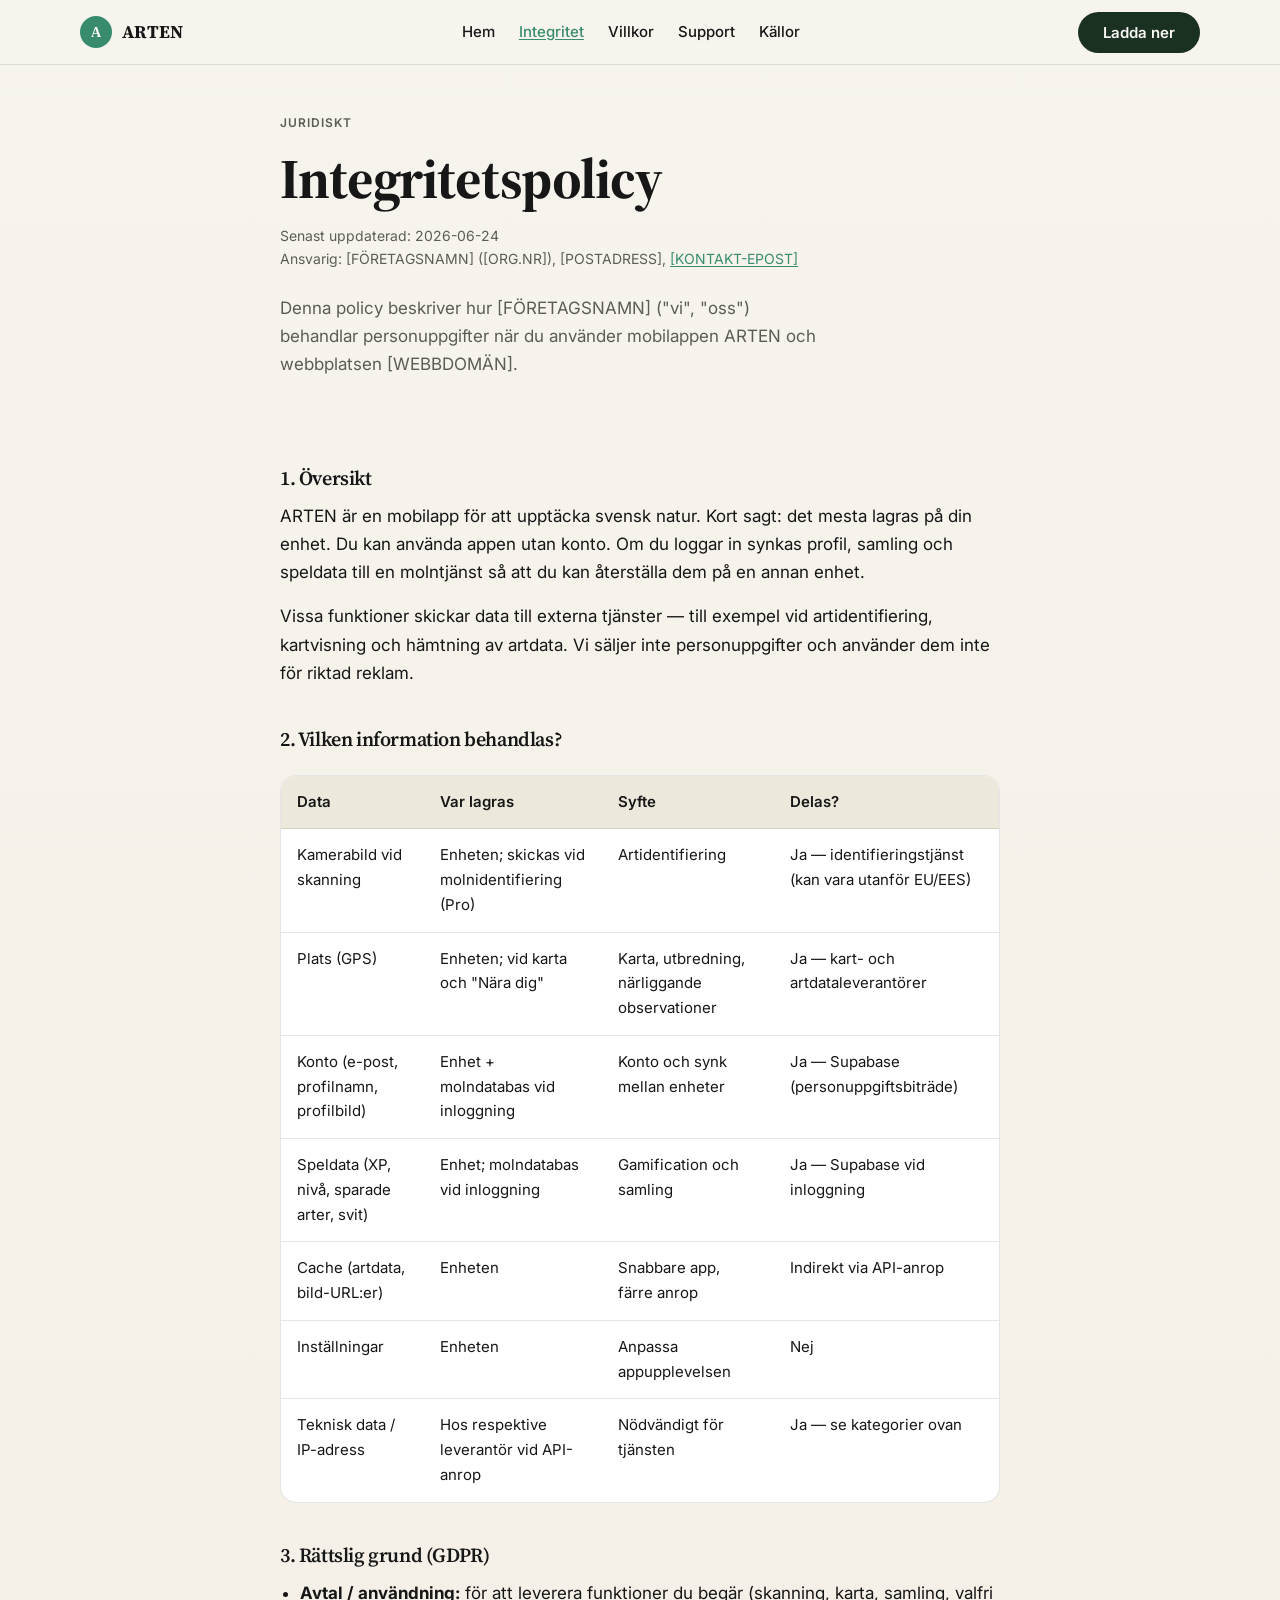
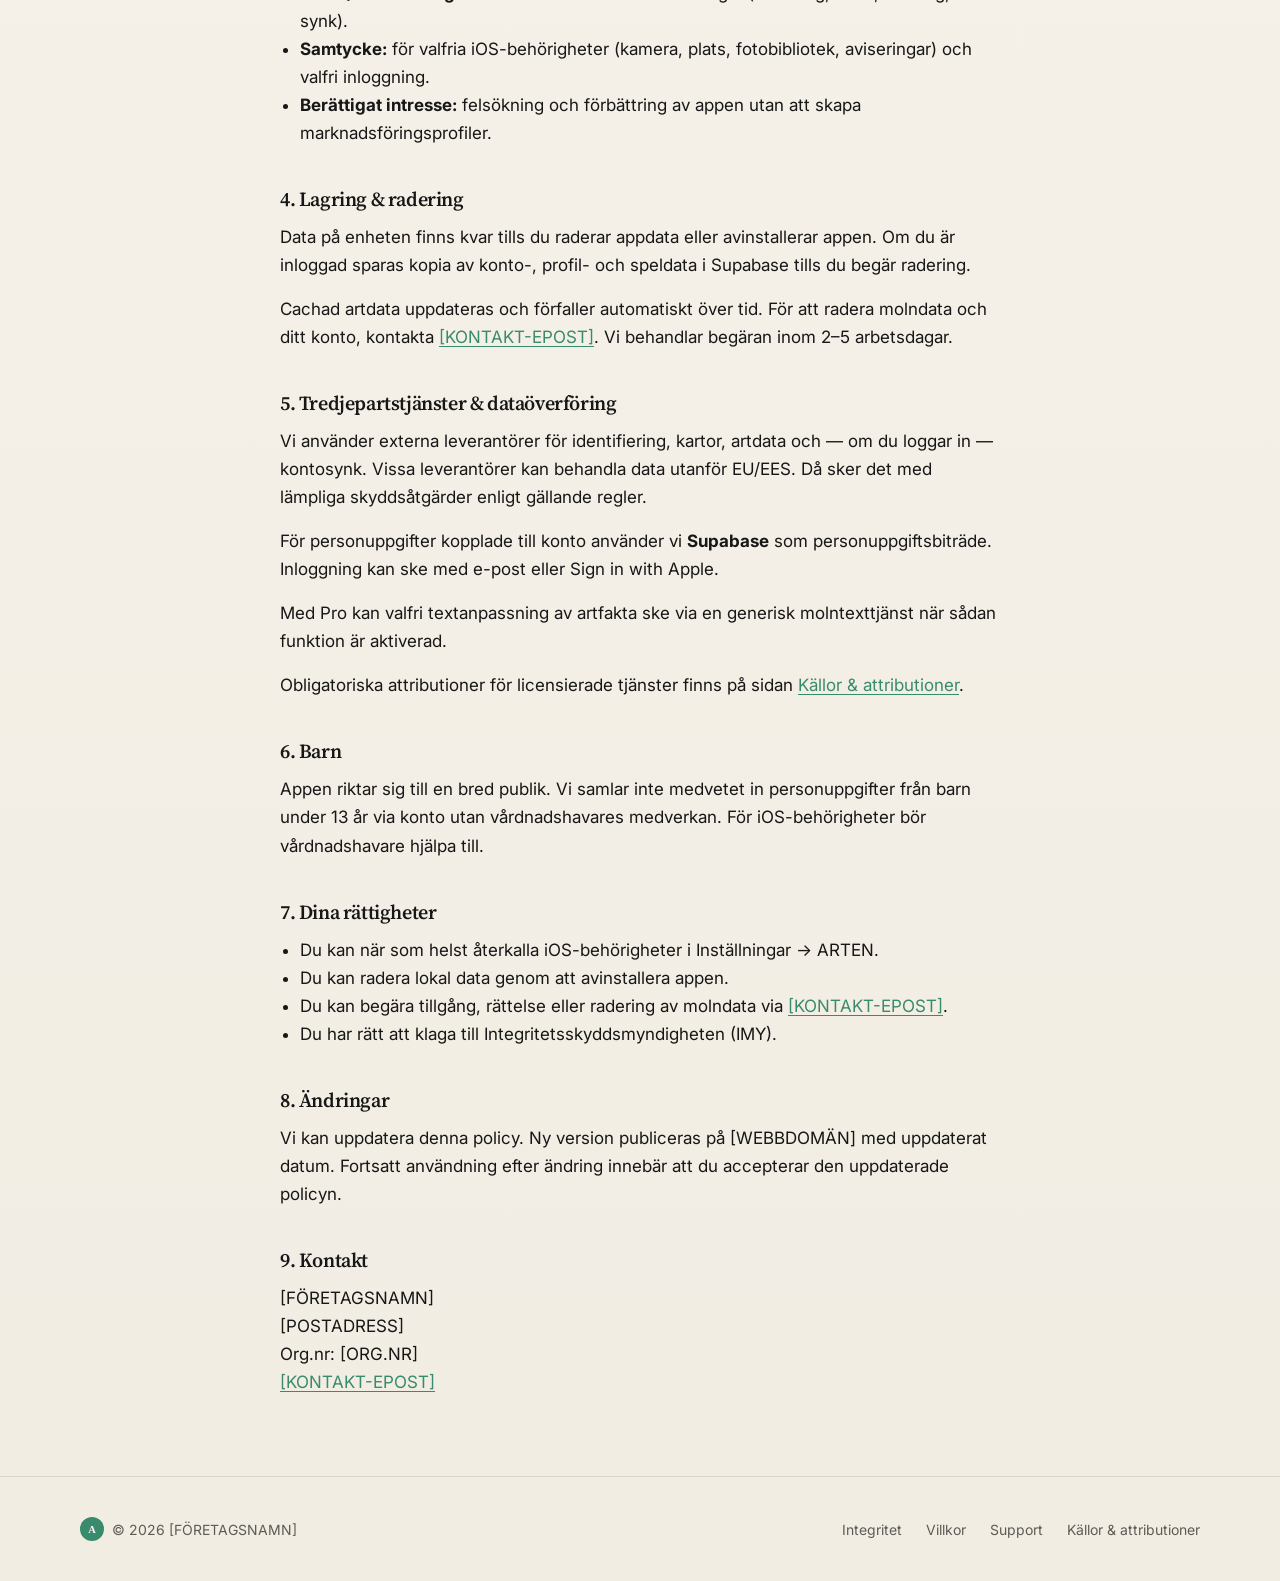
==== integritet.html @ 51fba970 "Add ARTEN marketing and legal static site. Hand-written pages for home, privacy, terms, support, and" ====
<!DOCTYPE html>
<html lang="sv">
<head>
  <meta charset="UTF-8">
  <meta name="viewport" content="width=device-width, initial-scale=1">
  <title>Integritetspolicy | ARTEN</title>
  <meta name="description" content="Integritetspolicy för ARTEN. Läs hur vi behandlar personuppgifter, valfritt konto med molnsynk, och hur du raderar din data.">
  <link rel="canonical" href="https://zeffou.github.io/arten-web/integritet.html">
  <meta name="robots" content="index, follow">
  <meta name="theme-color" content="#388B6C">
  <link rel="icon" href="assets/favicon.svg" type="image/svg+xml">
  <link rel="preconnect" href="https://fonts.googleapis.com">
  <link rel="preconnect" href="https://fonts.gstatic.com" crossorigin>
  <link href="https://fonts.googleapis.com/css2?family=Inter:wght@400;500;600;700&family=Source+Serif+4:ital,wght@0,600;0,700&display=swap" rel="stylesheet">
  <meta property="og:site_name" content="ARTEN">
  <meta property="og:locale" content="sv_SE">
  <meta property="og:type" content="website">
  <meta property="og:title" content="Integritetspolicy | ARTEN">
  <meta property="og:description" content="Integritetspolicy för ARTEN — personuppgifter, konto, synk och dina rättigheter.">
  <meta property="og:url" content="https://zeffou.github.io/arten-web/integritet.html">
  <meta property="og:image" content="https://zeffou.github.io/arten-web/assets/og-image.svg">
  <meta name="twitter:card" content="summary_large_image">
  <meta name="twitter:title" content="Integritetspolicy | ARTEN">
  <meta name="twitter:description" content="Integritetspolicy för ARTEN — personuppgifter, konto, synk och dina rättigheter.">
  <meta name="twitter:image" content="https://zeffou.github.io/arten-web/assets/og-image.svg">
  <link rel="stylesheet" href="css/site.css">
  <script type="application/ld+json">
  {
    "@context": "https://schema.org",
    "@graph": [
      {
        "@type": "Organization",
        "@id": "https://zeffou.github.io/arten-web/#organization",
        "name": "ARTEN",
        "url": "https://zeffou.github.io/arten-web/",
        "logo": "https://zeffou.github.io/arten-web/assets/logo-mark.svg",
        "email": "[KONTAKT-EPOST]"
      },
      {
        "@type": "BreadcrumbList",
        "itemListElement": [
          { "@type": "ListItem", "position": 1, "name": "Hem", "item": "https://zeffou.github.io/arten-web/" },
          { "@type": "ListItem", "position": 2, "name": "Integritetspolicy", "item": "https://zeffou.github.io/arten-web/integritet.html" }
        ]
      },
      {
        "@type": "WebPage",
        "name": "Integritetspolicy",
        "url": "https://zeffou.github.io/arten-web/integritet.html",
        "inLanguage": "sv-SE",
        "isPartOf": { "@id": "https://zeffou.github.io/arten-web/#website" },
        "dateModified": "2026-06-24"
      }
    ]
  }
  </script>
</head>
<body>
  <a class="skip-link" href="#main">Hoppa till innehåll</a>
  <header class="site-header">
    <div class="container site-header__inner">
      <a class="logo" href="index.html">
        <img class="logo__mark" src="assets/logo-mark.svg" width="32" height="32" alt="">
        <span class="logo__text">ARTEN</span>
      </a>
      <nav class="site-nav" aria-label="Huvudnavigation">
        <a href="index.html">Hem</a>
        <a href="integritet.html" aria-current="page">Integritet</a>
        <a href="villkor.html">Villkor</a>
        <a href="support.html">Support</a>
        <a href="kallor.html">Källor</a>
      </nav>
      <div class="header-actions">
        <a class="btn btn--primary" href="index.html#ladda-ner">Ladda ner</a>
        <button class="nav-toggle" type="button" aria-expanded="false" aria-controls="mobile-nav" aria-label="Öppna meny">
          <span class="nav-toggle__bar"></span>
          <span class="nav-toggle__bar"></span>
          <span class="nav-toggle__bar"></span>
        </button>
      </div>
    </div>
    <nav class="mobile-nav" id="mobile-nav" aria-label="Mobilnavigation">
      <a href="index.html">Hem</a>
      <a href="integritet.html" aria-current="page">Integritet</a>
      <a href="villkor.html">Villkor</a>
      <a href="support.html">Support</a>
      <a href="kallor.html">Källor</a>
      <a class="btn btn--primary" href="index.html#ladda-ner">Ladda ner</a>
    </nav>
  </header>

  <main id="main">
    <header class="page-hero page-hero--left">
      <div class="container container--narrow">
        <p class="eyebrow">Juridiskt</p>
        <h1>Integritetspolicy</h1>
        <p class="meta-line">Senast uppdaterad: 2026-06-24<br>
        Ansvarig: [FÖRETAGSNAMN] ([ORG.NR]), [POSTADRESS], <a href="mailto:[KONTAKT-EPOST]">[KONTAKT-EPOST]</a></p>
        <p>Denna policy beskriver hur [FÖRETAGSNAMN] (&quot;vi&quot;, &quot;oss&quot;) behandlar personuppgifter när du använder mobilappen ARTEN och webbplatsen [WEBBDOMÄN].</p>
      </div>
    </header>

    <article class="prose container container--narrow">
      <section aria-labelledby="s1">
        <h2 id="s1">1. Översikt</h2>
        <p>ARTEN är en mobilapp för att upptäcka svensk natur. Kort sagt: det mesta lagras på din enhet. Du kan använda appen utan konto. Om du loggar in synkas profil, samling och speldata till en molntjänst så att du kan återställa dem på en annan enhet.</p>
        <p>Vissa funktioner skickar data till externa tjänster — till exempel vid artidentifiering, kartvisning och hämtning av artdata. Vi säljer inte personuppgifter och använder dem inte för riktad reklam.</p>
      </section>

      <section aria-labelledby="s2">
        <h2 id="s2">2. Vilken information behandlas?</h2>
        <div class="data-table-wrap">
          <table class="data-table">
            <caption>Översikt av behandlad data</caption>
            <thead>
              <tr>
                <th scope="col">Data</th>
                <th scope="col">Var lagras</th>
                <th scope="col">Syfte</th>
                <th scope="col">Delas?</th>
              </tr>
            </thead>
            <tbody>
              <tr>
                <td data-label="Data">Kamerabild vid skanning</td>
                <td data-label="Var lagras">Enheten; skickas vid molnidentifiering (Pro)</td>
                <td data-label="Syfte">Artidentifiering</td>
                <td data-label="Delas?">Ja — identifieringstjänst (kan vara utanför EU/EES)</td>
              </tr>
              <tr>
                <td data-label="Data">Plats (GPS)</td>
                <td data-label="Var lagras">Enheten; vid karta och &quot;Nära dig&quot;</td>
                <td data-label="Syfte">Karta, utbredning, närliggande observationer</td>
                <td data-label="Delas?">Ja — kart- och artdataleverantörer</td>
              </tr>
              <tr>
                <td data-label="Data">Konto (e-post, profilnamn, profilbild)</td>
                <td data-label="Var lagras">Enhet + molndatabas vid inloggning</td>
                <td data-label="Syfte">Konto och synk mellan enheter</td>
                <td data-label="Delas?">Ja — Supabase (personuppgiftsbiträde)</td>
              </tr>
              <tr>
                <td data-label="Data">Speldata (XP, nivå, sparade arter, svit)</td>
                <td data-label="Var lagras">Enhet; molndatabas vid inloggning</td>
                <td data-label="Syfte">Gamification och samling</td>
                <td data-label="Delas?">Ja — Supabase vid inloggning</td>
              </tr>
              <tr>
                <td data-label="Data">Cache (artdata, bild-URL:er)</td>
                <td data-label="Var lagras">Enheten</td>
                <td data-label="Syfte">Snabbare app, färre anrop</td>
                <td data-label="Delas?">Indirekt via API-anrop</td>
              </tr>
              <tr>
                <td data-label="Data">Inställningar</td>
                <td data-label="Var lagras">Enheten</td>
                <td data-label="Syfte">Anpassa appupplevelsen</td>
                <td data-label="Delas?">Nej</td>
              </tr>
              <tr>
                <td data-label="Data">Teknisk data / IP-adress</td>
                <td data-label="Var lagras">Hos respektive leverantör vid API-anrop</td>
                <td data-label="Syfte">Nödvändigt för tjänsten</td>
                <td data-label="Delas?">Ja — se kategorier ovan</td>
              </tr>
            </tbody>
          </table>
        </div>
      </section>

      <section aria-labelledby="s3">
        <h2 id="s3">3. Rättslig grund (GDPR)</h2>
        <ul>
          <li><strong>Avtal / användning:</strong> för att leverera funktioner du begär (skanning, karta, samling, valfri synk).</li>
          <li><strong>Samtycke:</strong> för valfria iOS-behörigheter (kamera, plats, fotobibliotek, aviseringar) och valfri inloggning.</li>
          <li><strong>Berättigat intresse:</strong> felsökning och förbättring av appen utan att skapa marknadsföringsprofiler.</li>
        </ul>
      </section>

      <section aria-labelledby="s4">
        <h2 id="s4">4. Lagring &amp; radering</h2>
        <p>Data på enheten finns kvar tills du raderar appdata eller avinstallerar appen. Om du är inloggad sparas kopia av konto-, profil- och speldata i Supabase tills du begär radering.</p>
        <p>Cachad artdata uppdateras och förfaller automatiskt över tid. För att radera molndata och ditt konto, kontakta <a href="mailto:[KONTAKT-EPOST]">[KONTAKT-EPOST]</a>. Vi behandlar begäran inom 2–5 arbetsdagar.</p>
      </section>

      <section aria-labelledby="s5">
        <h2 id="s5">5. Tredjepartstjänster &amp; dataöverföring</h2>
        <p>Vi använder externa leverantörer för identifiering, kartor, artdata och — om du loggar in — kontosynk. Vissa leverantörer kan behandla data utanför EU/EES. Då sker det med lämpliga skyddsåtgärder enligt gällande regler.</p>
        <p>För personuppgifter kopplade till konto använder vi <strong>Supabase</strong> som personuppgiftsbiträde. Inloggning kan ske med e-post eller Sign in with Apple.</p>
        <p>Med Pro kan valfri textanpassning av artfakta ske via en generisk molntexttjänst när sådan funktion är aktiverad.</p>
        <p>Obligatoriska attributioner för licensierade tjänster finns på sidan <a href="kallor.html">Källor &amp; attributioner</a>.</p>
      </section>

      <section aria-labelledby="s6">
        <h2 id="s6">6. Barn</h2>
        <p>Appen riktar sig till en bred publik. Vi samlar inte medvetet in personuppgifter från barn under 13 år via konto utan vårdnadshavares medverkan. För iOS-behörigheter bör vårdnadshavare hjälpa till.</p>
      </section>

      <section aria-labelledby="s7">
        <h2 id="s7">7. Dina rättigheter</h2>
        <ul>
          <li>Du kan när som helst återkalla iOS-behörigheter i Inställningar → ARTEN.</li>
          <li>Du kan radera lokal data genom att avinstallera appen.</li>
          <li>Du kan begära tillgång, rättelse eller radering av molndata via <a href="mailto:[KONTAKT-EPOST]">[KONTAKT-EPOST]</a>.</li>
          <li>Du har rätt att klaga till Integritetsskyddsmyndigheten (IMY).</li>
        </ul>
      </section>

      <section aria-labelledby="s8">
        <h2 id="s8">8. Ändringar</h2>
        <p>Vi kan uppdatera denna policy. Ny version publiceras på [WEBBDOMÄN] med uppdaterat datum. Fortsatt användning efter ändring innebär att du accepterar den uppdaterade policyn.</p>
      </section>

      <section aria-labelledby="s9">
        <h2 id="s9">9. Kontakt</h2>
        <p>[FÖRETAGSNAMN]<br>
        [POSTADRESS]<br>
        Org.nr: [ORG.NR]<br>
        <a href="mailto:[KONTAKT-EPOST]">[KONTAKT-EPOST]</a></p>
      </section>
    </article>
  </main>

  <footer class="site-footer">
    <div class="container site-footer__inner">
      <div class="site-footer__brand">
        <img class="logo__mark" src="assets/logo-mark.svg" width="24" height="24" alt="">
        <span>© 2026 [FÖRETAGSNAMN]</span>
      </div>
      <nav class="site-footer__links" aria-label="Sidfot">
        <a href="integritet.html">Integritet</a>
        <a href="villkor.html">Villkor</a>
        <a href="support.html">Support</a>
        <a href="kallor.html">Källor &amp; attributioner</a>
      </nav>
    </div>
  </footer>
  <script src="js/site.js" defer></script>
</body>
</html>
---- css/site.css ----
:root {
  --color-bg: #f7f4ed;
  --color-bg-elevated: #ffffff;
  --color-bg-muted: #ede8dc;
  --color-bg-dark: #1a3021;
  --color-primary: #388b6c;
  --color-primary-dark: #1a3021;
  --color-text: #171717;
  --color-text-muted: #5c5c56;
  --color-text-inverse: #fafaf8;
  --color-border: rgba(26, 48, 33, 0.12);
  --color-border-strong: rgba(26, 48, 33, 0.2);
  --shadow-sm: 0 1px 2px rgba(26, 48, 33, 0.06);
  --shadow-md: 0 8px 30px rgba(26, 48, 33, 0.08);
  --shadow-lg: 0 20px 50px rgba(26, 48, 33, 0.12);
  --radius-sm: 10px;
  --radius-md: 16px;
  --radius-lg: 24px;
  --radius-full: 9999px;
  --max-content: 720px;
  --max-wide: 1120px;
  --font-display: "Source Serif 4", Georgia, "Times New Roman", serif;
  --font-body: "Inter", system-ui, -apple-system, sans-serif;
}

*,
*::before,
*::after {
  box-sizing: border-box;
}

html {
  scroll-behavior: smooth;
}

@media (prefers-reduced-motion: reduce) {
  html {
    scroll-behavior: auto;
  }

  *,
  *::before,
  *::after {
    animation-duration: 0.01ms !important;
    animation-iteration-count: 1 !important;
    transition-duration: 0.01ms !important;
  }
}

body {
  margin: 0;
  font-family: var(--font-body);
  font-size: 1.0625rem;
  line-height: 1.65;
  color: var(--color-text);
  background: linear-gradient(180deg, var(--color-bg) 0%, #f2ede3 100%);
  min-height: 100dvh;
}

img {
  max-width: 100%;
  height: auto;
  display: block;
}

a {
  color: var(--color-primary);
  text-decoration-thickness: 1px;
  text-underline-offset: 0.15em;
}

a:hover {
  color: var(--color-primary-dark);
}

h1,
h2,
h3,
h4 {
  font-family: var(--font-display);
  font-weight: 600;
  line-height: 1.2;
  letter-spacing: -0.02em;
  margin: 0 0 0.75rem;
}

h1 {
  font-size: clamp(2.25rem, 5vw, 3.5rem);
  font-weight: 700;
}

h2 {
  font-size: clamp(1.5rem, 3vw, 2rem);
}

h3 {
  font-size: 1.125rem;
}

p {
  margin: 0 0 1rem;
}

ul,
ol {
  margin: 0 0 1rem;
  padding-left: 1.25rem;
}

.skip-link {
  position: absolute;
  left: -9999px;
  top: 0;
  z-index: 100;
  padding: 0.75rem 1rem;
  background: var(--color-bg-dark);
  color: var(--color-text-inverse);
  text-decoration: none;
  border-radius: var(--radius-sm);
}

.skip-link:focus {
  left: 1rem;
  top: 1rem;
}

.container {
  width: min(100% - 2rem, var(--max-wide));
  margin-inline: auto;
}

.container--narrow {
  width: min(100% - 2rem, var(--max-content));
  margin-inline: auto;
}

.eyebrow {
  font-size: 0.75rem;
  font-weight: 600;
  letter-spacing: 0.08em;
  text-transform: uppercase;
  color: var(--color-text-muted);
  margin-bottom: 0.75rem;
}

.site-header {
  position: sticky;
  top: 0;
  z-index: 50;
  background: rgba(247, 244, 237, 0.85);
  backdrop-filter: blur(12px);
  -webkit-backdrop-filter: blur(12px);
  border-bottom: 1px solid var(--color-border);
}

.site-header__inner {
  display: flex;
  align-items: center;
  justify-content: space-between;
  gap: 1rem;
  min-height: 64px;
}

.logo {
  display: inline-flex;
  align-items: center;
  gap: 0.625rem;
  text-decoration: none;
  color: var(--color-text);
}

.logo:hover {
  color: var(--color-text);
}

.logo__mark {
  width: 32px;
  height: 32px;
  flex-shrink: 0;
}

.logo__text {
  font-family: var(--font-display);
  font-size: 1.125rem;
  font-weight: 700;
  letter-spacing: 0.02em;
}

.site-nav {
  display: none;
  align-items: center;
  gap: 1.5rem;
}

.site-nav a {
  font-size: 0.9375rem;
  font-weight: 500;
  color: var(--color-text);
  text-decoration: none;
}

.site-nav a:hover,
.site-nav a[aria-current="page"] {
  color: var(--color-primary);
}

.site-nav a[aria-current="page"] {
  text-decoration: underline;
}

.header-actions {
  display: flex;
  align-items: center;
  gap: 0.75rem;
}

.btn {
  display: inline-flex;
  align-items: center;
  justify-content: center;
  gap: 0.5rem;
  padding: 0.75rem 1.5rem;
  font-family: var(--font-body);
  font-size: 0.9375rem;
  font-weight: 600;
  line-height: 1;
  text-decoration: none;
  border-radius: var(--radius-full);
  border: 1px solid transparent;
  cursor: pointer;
  transition: transform 0.15s ease, box-shadow 0.15s ease, background 0.15s ease;
}

@media (prefers-reduced-motion: no-preference) {
  .btn:hover:not(:disabled) {
    transform: translateY(-1px);
  }
}

.btn:focus-visible {
  outline: 2px solid var(--color-primary);
  outline-offset: 2px;
}

.btn--primary {
  background: var(--color-bg-dark);
  color: var(--color-text-inverse);
}

.btn--primary:hover {
  background: #243d2b;
  color: var(--color-text-inverse);
}

.btn--secondary {
  background: var(--color-bg-elevated);
  color: var(--color-text);
  border-color: var(--color-border-strong);
}

.btn--secondary:hover {
  background: var(--color-bg-muted);
  color: var(--color-text);
}

.btn--ghost {
  background: transparent;
  color: var(--color-text-inverse);
  border-color: rgba(250, 250, 248, 0.4);
}

.btn--ghost:hover {
  background: rgba(255, 255, 255, 0.1);
  color: var(--color-text-inverse);
}

.btn--disabled,
.btn:disabled {
  opacity: 0.55;
  cursor: not-allowed;
  transform: none !important;
}

.btn--white {
  background: var(--color-text-inverse);
  color: var(--color-bg-dark);
}

.btn--white:hover {
  background: #fff;
  color: var(--color-bg-dark);
}

.nav-toggle {
  display: flex;
  flex-direction: column;
  justify-content: center;
  gap: 5px;
  width: 44px;
  height: 44px;
  padding: 0;
  border: none;
  background: transparent;
  cursor: pointer;
  border-radius: var(--radius-sm);
}

.nav-toggle:focus-visible {
  outline: 2px solid var(--color-primary);
  outline-offset: 2px;
}

.nav-toggle__bar {
  display: block;
  width: 22px;
  height: 2px;
  margin-inline: auto;
  background: var(--color-text);
  border-radius: 1px;
  transition: transform 0.2s ease, opacity 0.2s ease;
}

.nav-toggle[aria-expanded="true"] .nav-toggle__bar:nth-child(1) {
  transform: translateY(7px) rotate(45deg);
}

.nav-toggle[aria-expanded="true"] .nav-toggle__bar:nth-child(2) {
  opacity: 0;
}

.nav-toggle[aria-expanded="true"] .nav-toggle__bar:nth-child(3) {
  transform: translateY(-7px) rotate(-45deg);
}

.mobile-nav {
  display: none;
  position: fixed;
  inset: 64px 0 0;
  z-index: 40;
  background: rgba(247, 244, 237, 0.98);
  backdrop-filter: blur(16px);
  padding: 2rem 1.5rem;
  flex-direction: column;
  gap: 0.5rem;
}

.mobile-nav.is-open {
  display: flex;
}

.mobile-nav a {
  font-size: 1.125rem;
  font-weight: 500;
  color: var(--color-text);
  text-decoration: none;
  padding: 0.75rem 0;
  border-bottom: 1px solid var(--color-border);
}

.mobile-nav a[aria-current="page"] {
  color: var(--color-primary);
}

.mobile-nav .btn {
  margin-top: 1rem;
  width: 100%;
}

@media (min-width: 768px) {
  .site-nav {
    display: flex;
  }

  .nav-toggle {
    display: none;
  }

  .header-actions .btn--primary {
    display: inline-flex;
  }
}

@media (max-width: 767px) {
  .header-actions .btn--primary {
    display: none;
  }
}

main {
  padding-bottom: 4rem;
}

.hero {
  position: relative;
  min-height: clamp(420px, 70vh, 640px);
  display: flex;
  align-items: flex-end;
  overflow: hidden;
}

.hero__media {
  position: absolute;
  inset: 0;
}

.hero__media img {
  width: 100%;
  height: 100%;
  object-fit: cover;
}

.hero__overlay {
  position: absolute;
  inset: 0;
  background: linear-gradient(
    to top,
    rgba(26, 48, 33, 0.75) 0%,
    rgba(26, 48, 33, 0.2) 50%,
    rgba(247, 244, 237, 0.3) 100%
  );
}

.hero__content {
  position: relative;
  z-index: 1;
  padding: 3rem 0 4rem;
  max-width: 540px;
  color: var(--color-text-inverse);
}

.hero__content .eyebrow {
  color: rgba(250, 250, 248, 0.85);
}

.hero__content h1 {
  color: var(--color-text-inverse);
}

.hero__content h1 em {
  font-style: italic;
  color: #a8d4bc;
}

.hero__content p {
  color: rgba(250, 250, 248, 0.9);
  font-size: 1.0625rem;
}

.hero__actions {
  display: flex;
  flex-wrap: wrap;
  gap: 0.75rem;
  margin-top: 1.5rem;
}

.pill {
  display: inline-block;
  padding: 0.35rem 0.75rem;
  font-size: 0.6875rem;
  font-weight: 600;
  letter-spacing: 0.06em;
  text-transform: uppercase;
  background: rgba(255, 255, 255, 0.15);
  border: 1px solid rgba(255, 255, 255, 0.25);
  border-radius: var(--radius-full);
  color: var(--color-text-inverse);
}

.section {
  padding: 4rem 0;
}

.section--muted {
  background: var(--color-bg-muted);
  background-image: radial-gradient(circle at 1px 1px, rgba(26, 48, 33, 0.04) 1px, transparent 0);
  background-size: 24px 24px;
}

.card-grid {
  display: grid;
  gap: 1.5rem;
  grid-template-columns: 1fr;
}

@media (min-width: 640px) {
  .card-grid--3 {
    grid-template-columns: repeat(3, 1fr);
  }
}

.feature-card {
  background: var(--color-bg-elevated);
  border-radius: var(--radius-lg);
  box-shadow: var(--shadow-md);
  overflow: hidden;
  transition: transform 0.2s ease, box-shadow 0.2s ease;
}

@media (prefers-reduced-motion: no-preference) {
  .feature-card:hover {
    transform: translateY(-2px);
    box-shadow: var(--shadow-lg);
  }
}

.feature-card__image {
  aspect-ratio: 16 / 10;
  overflow: hidden;
  background: var(--color-bg-muted);
}

.feature-card__image img {
  width: 100%;
  height: 100%;
  object-fit: cover;
}

.feature-card__body {
  padding: 1.5rem;
}

.feature-card__label {
  font-size: 0.6875rem;
  font-weight: 600;
  letter-spacing: 0.08em;
  text-transform: uppercase;
  color: var(--color-primary);
  margin-bottom: 0.5rem;
}

.feature-grid {
  display: grid;
  gap: 2rem;
  grid-template-columns: 1fr;
}

@media (min-width: 640px) {
  .feature-grid {
    grid-template-columns: repeat(2, 1fr);
  }
}

@media (min-width: 1024px) {
  .feature-grid {
    grid-template-columns: repeat(3, 1fr);
  }
}

.feature-item {
  display: flex;
  gap: 1rem;
}

.feature-item__icon {
  flex-shrink: 0;
  width: 40px;
  height: 40px;
  display: flex;
  align-items: center;
  justify-content: center;
  background: rgba(56, 139, 108, 0.12);
  border-radius: var(--radius-sm);
  color: var(--color-primary);
}

.feature-item__icon svg {
  width: 22px;
  height: 22px;
}

.english-strip {
  padding: 2.5rem 0;
  border-top: 1px solid var(--color-border);
  border-bottom: 1px solid var(--color-border);
}

.english-strip__inner {
  display: flex;
  gap: 1.5rem;
  align-items: flex-start;
}

.english-strip__accent {
  width: 4px;
  min-height: 3rem;
  background: var(--color-primary);
  border-radius: 2px;
  flex-shrink: 0;
}

.cta-block {
  margin: 2rem 0 0;
  padding: 3rem 2rem;
  background: var(--color-bg-dark);
  border-radius: var(--radius-lg);
  text-align: center;
  color: var(--color-text-inverse);
}

.cta-block h2 {
  color: var(--color-text-inverse);
}

.cta-block p {
  color: rgba(250, 250, 248, 0.85);
  max-width: 480px;
  margin-inline: auto;
}

.cta-block__actions {
  display: flex;
  flex-wrap: wrap;
  gap: 0.75rem;
  justify-content: center;
  margin-top: 1.5rem;
}

.page-hero {
  padding: 3rem 0 2rem;
  text-align: center;
}

.page-hero--left {
  text-align: left;
}

.page-hero p {
  color: var(--color-text-muted);
  max-width: 540px;
}

.page-hero--left p {
  margin-inline: 0;
}

.prose {
  max-width: var(--max-content);
  margin-inline: auto;
}

.prose section {
  margin-top: 2.5rem;
}

.prose h2 {
  font-size: 1.25rem;
  margin-top: 0;
}

.meta-line {
  font-size: 0.875rem;
  color: var(--color-text-muted);
  margin-bottom: 1.5rem;
}

.callout {
  padding: 1rem 1.25rem;
  background: var(--color-bg-muted);
  border-left: 4px solid var(--color-primary);
  border-radius: 0 var(--radius-sm) var(--radius-sm) 0;
  margin: 1.5rem 0;
}

.callout p:last-child {
  margin-bottom: 0;
}

.data-table-wrap {
  overflow-x: auto;
  margin: 1.5rem 0;
  border: 1px solid var(--color-border);
  border-radius: var(--radius-md);
  background: var(--color-bg-elevated);
}

.data-table {
  width: 100%;
  border-collapse: collapse;
  font-size: 0.9375rem;
}

.data-table caption {
  position: absolute;
  width: 1px;
  height: 1px;
  padding: 0;
  margin: -1px;
  overflow: hidden;
  clip: rect(0, 0, 0, 0);
  white-space: nowrap;
  border: 0;
}

.data-table th,
.data-table td {
  padding: 0.875rem 1rem;
  text-align: left;
  border-bottom: 1px solid var(--color-border);
  vertical-align: top;
}

.data-table th {
  font-weight: 600;
  background: var(--color-bg-muted);
}

.data-table tr:last-child td {
  border-bottom: none;
}

@media (max-width: 639px) {
  .data-table thead {
    display: none;
  }

  .data-table tr {
    display: block;
    padding: 1rem;
    border-bottom: 1px solid var(--color-border);
  }

  .data-table tr:last-child {
    border-bottom: none;
  }

  .data-table td {
    display: block;
    padding: 0.25rem 0;
    border: none;
  }

  .data-table td::before {
    content: attr(data-label);
    display: block;
    font-weight: 600;
    font-size: 0.75rem;
    text-transform: uppercase;
    letter-spacing: 0.04em;
    color: var(--color-text-muted);
    margin-bottom: 0.15rem;
  }
}

.contact-card {
  background: var(--color-bg-elevated);
  border-radius: var(--radius-lg);
  box-shadow: var(--shadow-md);
  padding: 1.5rem 2rem;
  display: flex;
  flex-wrap: wrap;
  align-items: center;
  justify-content: space-between;
  gap: 1rem;
  margin: 2rem 0;
}

.contact-card__label {
  font-size: 0.875rem;
  color: var(--color-text-muted);
  margin-bottom: 0.25rem;
}

.contact-card__email {
  font-family: var(--font-display);
  font-size: 1.25rem;
  font-weight: 600;
  color: var(--color-text);
  text-decoration: none;
}

.contact-card__email:hover {
  color: var(--color-primary);
}

.contact-card__meta {
  font-size: 0.875rem;
  color: var(--color-text-muted);
  text-align: right;
}

@media (max-width: 639px) {
  .contact-card__meta {
    text-align: left;
  }
}

.faq {
  margin: 2rem 0;
  border-top: 1px solid var(--color-border);
}

.faq-item {
  border-bottom: 1px solid var(--color-border);
}

.faq-item summary {
  list-style: none;
  cursor: pointer;
  padding: 1.25rem 2.5rem 1.25rem 0;
  font-weight: 600;
  font-size: 1rem;
  position: relative;
}

.faq-item summary::-webkit-details-marker {
  display: none;
}

.faq-item summary::after {
  content: "+";
  position: absolute;
  right: 0;
  top: 50%;
  transform: translateY(-50%);
  font-size: 1.25rem;
  font-weight: 400;
  color: var(--color-text-muted);
  transition: transform 0.2s ease;
}

.faq-item[open] summary::after {
  content: "×";
}

.faq-item__answer {
  padding: 0 0 1.25rem;
  color: var(--color-text-muted);
}

.faq-item__answer p:last-child {
  margin-bottom: 0;
}

.info-box {
  background: var(--color-bg-muted);
  border-radius: var(--radius-md);
  padding: 1.5rem 2rem;
  margin: 2rem 0;
}

.info-box p {
  margin-bottom: 0.35rem;
}

.info-box p:last-child {
  margin-bottom: 0;
}

.site-footer {
  border-top: 1px solid var(--color-border);
  padding: 2.5rem 0;
  margin-top: auto;
}

.site-footer__inner {
  display: flex;
  flex-wrap: wrap;
  align-items: center;
  justify-content: space-between;
  gap: 1.5rem;
}

.site-footer__brand {
  display: flex;
  align-items: center;
  gap: 0.5rem;
  font-size: 0.875rem;
  color: var(--color-text-muted);
}

.site-footer__brand .logo__mark {
  width: 24px;
  height: 24px;
}

.site-footer__links {
  display: flex;
  flex-wrap: wrap;
  gap: 1rem 1.5rem;
}

.site-footer__links a {
  font-size: 0.875rem;
  color: var(--color-text-muted);
  text-decoration: none;
}

.site-footer__links a:hover {
  color: var(--color-primary);
  text-decoration: underline;
}

.text-center {
  text-align: center;
}

.sr-only {
  position: absolute;
  width: 1px;
  height: 1px;
  padding: 0;
  margin: -1px;
  overflow: hidden;
  clip: rect(0, 0, 0, 0);
  white-space: nowrap;
  border: 0;
}

.external-link::after {
  content: " ↗";
  font-size: 0.75em;
}
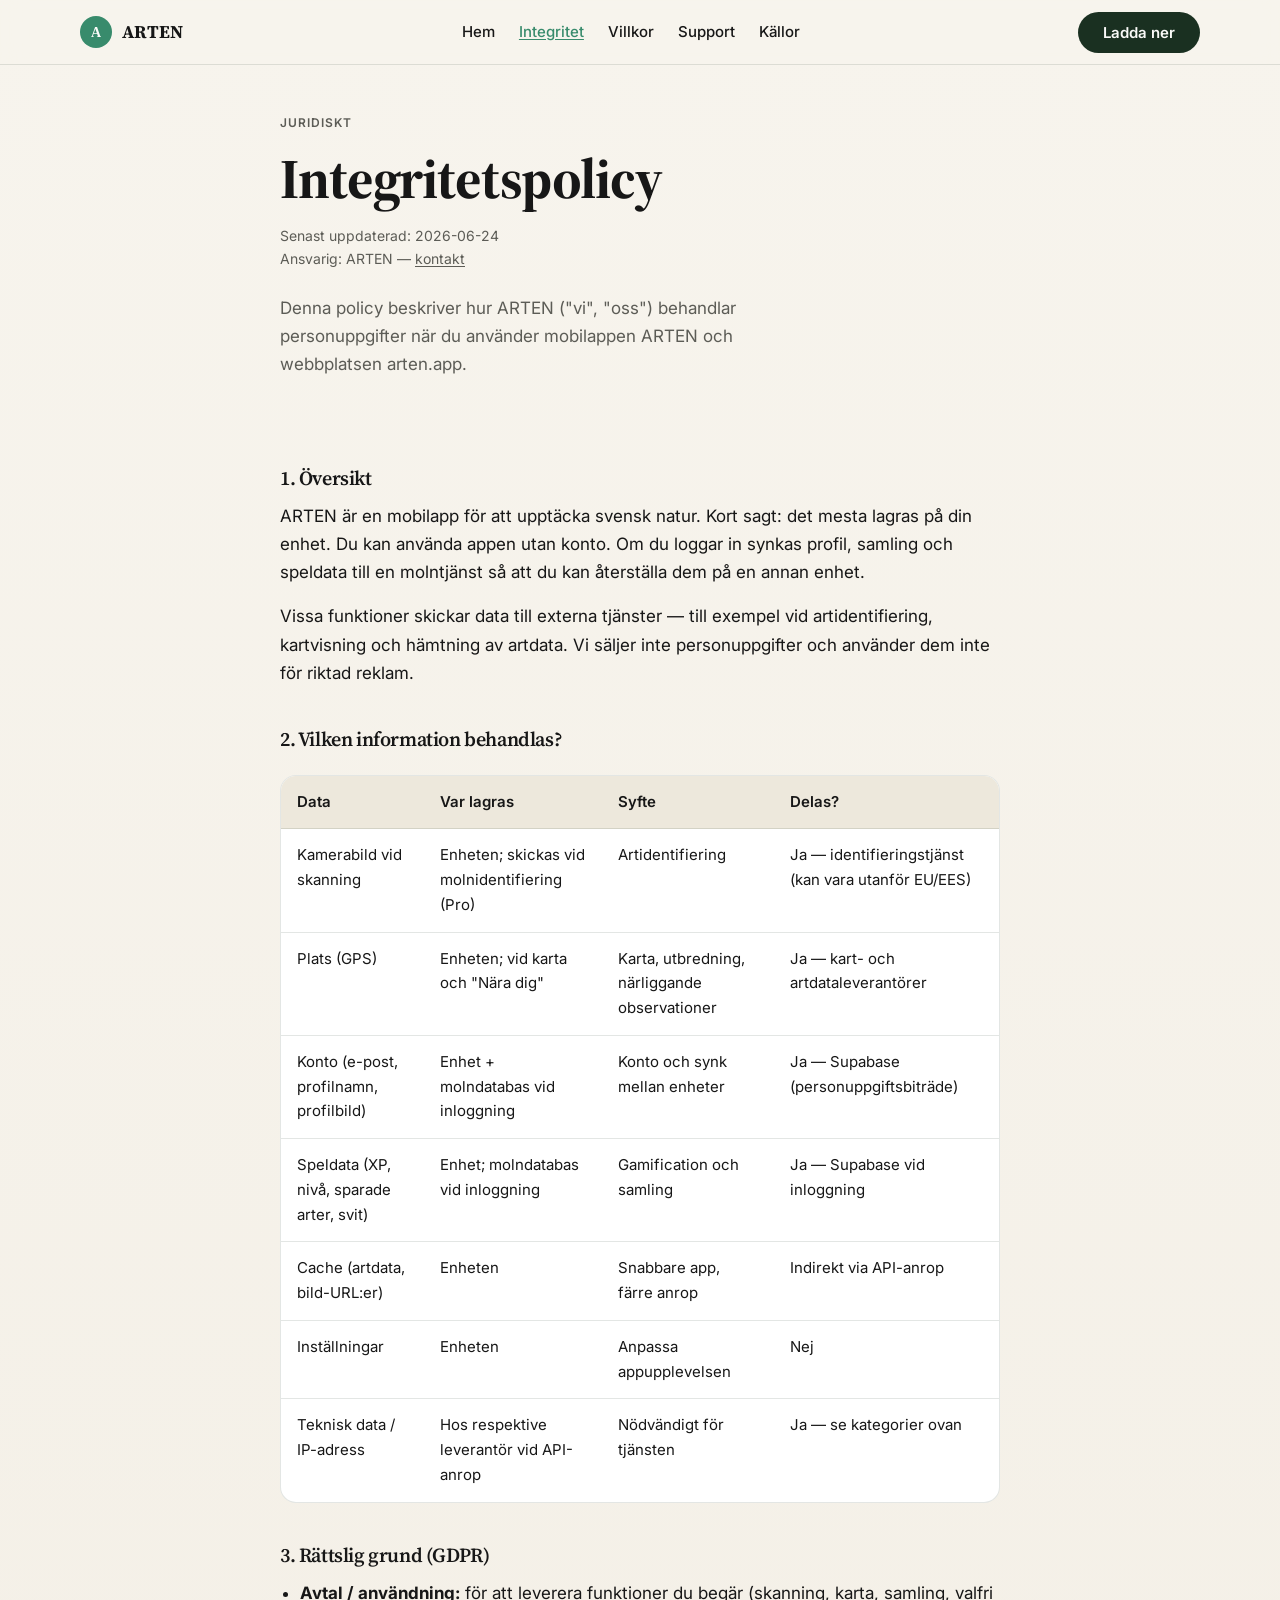
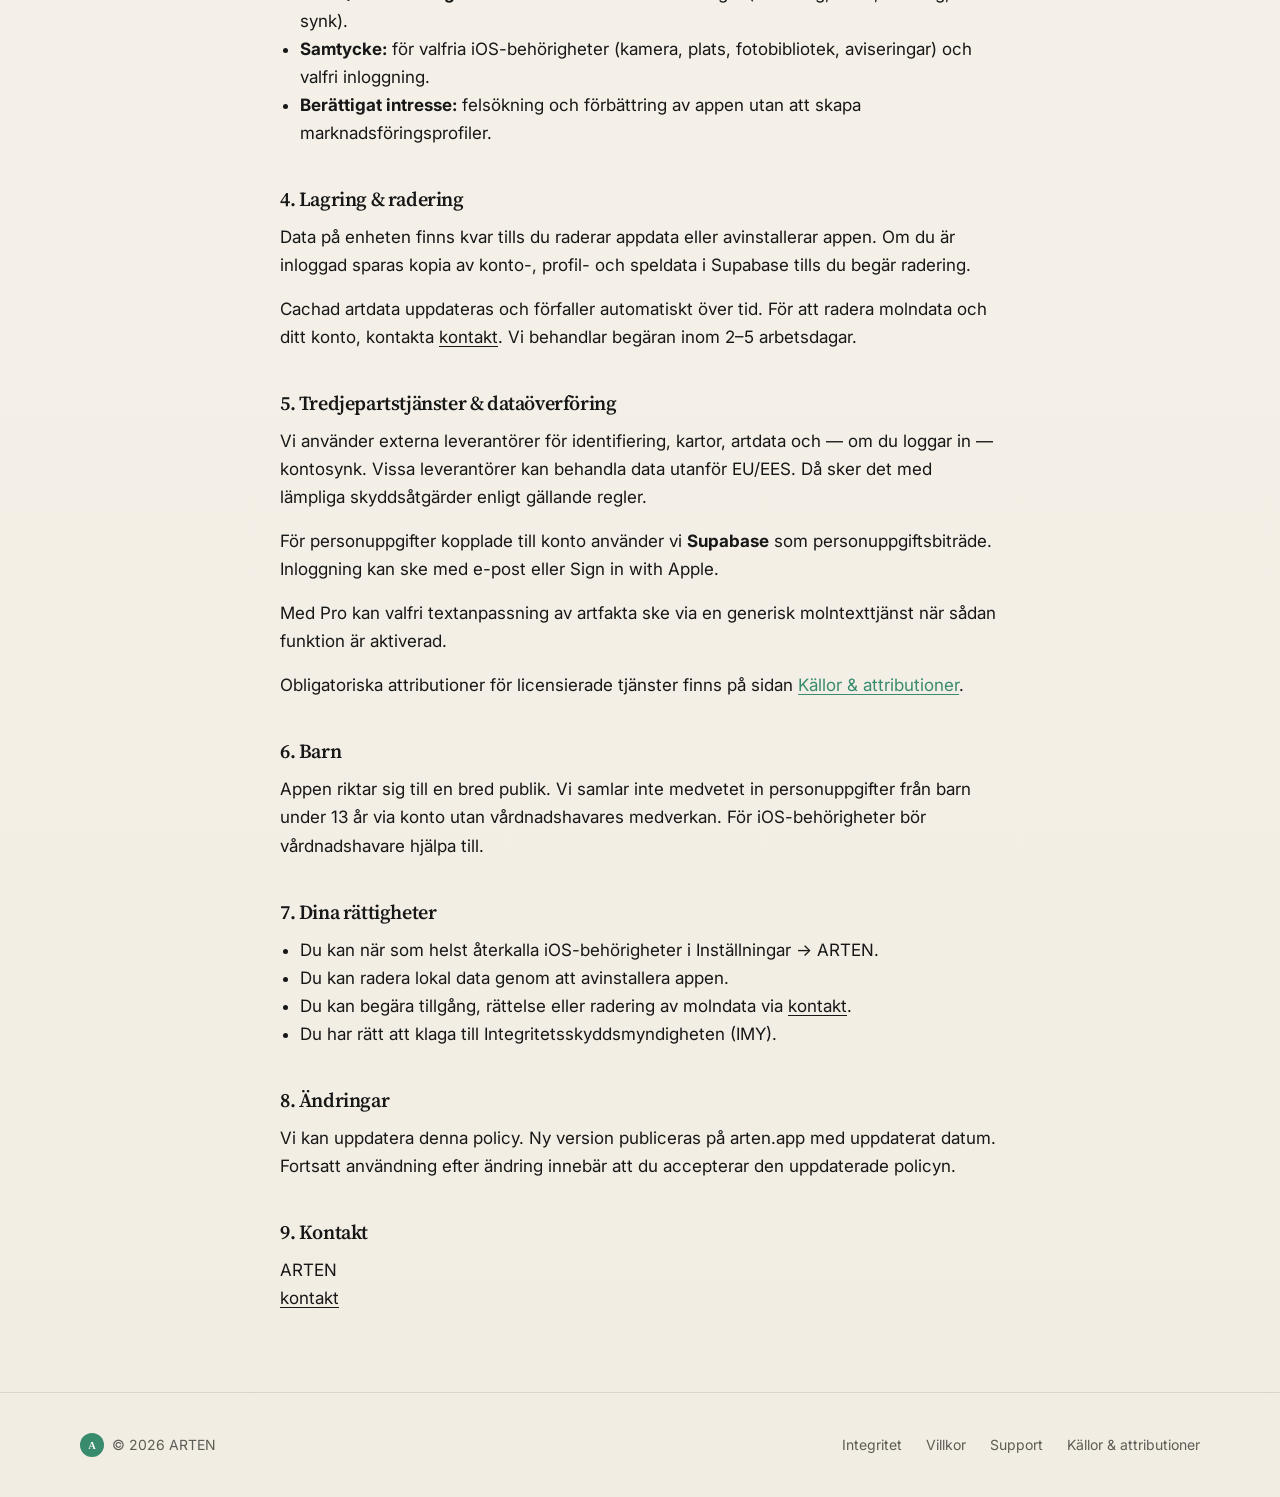
==== commit 33366420: "Add website images and simplify legal contact details. Replace placeholders with ARTEN branding, rem" ====
--- a/integritet.html
+++ b/integritet.html
@@ -18,11 +18,11 @@
   <meta property="og:title" content="Integritetspolicy | ARTEN">
   <meta property="og:description" content="Integritetspolicy för ARTEN — personuppgifter, konto, synk och dina rättigheter.">
   <meta property="og:url" content="https://zeffou.github.io/arten-web/integritet.html">
-  <meta property="og:image" content="https://zeffou.github.io/arten-web/assets/og-image.svg">
+  <meta property="og:image" content="https://zeffou.github.io/arten-web/assets/og-image.webp">
   <meta name="twitter:card" content="summary_large_image">
   <meta name="twitter:title" content="Integritetspolicy | ARTEN">
   <meta name="twitter:description" content="Integritetspolicy för ARTEN — personuppgifter, konto, synk och dina rättigheter.">
-  <meta name="twitter:image" content="https://zeffou.github.io/arten-web/assets/og-image.svg">
+  <meta name="twitter:image" content="https://zeffou.github.io/arten-web/assets/og-image.webp">
   <link rel="stylesheet" href="css/site.css">
   <script type="application/ld+json">
   {
@@ -34,7 +34,7 @@
         "name": "ARTEN",
         "url": "https://zeffou.github.io/arten-web/",
         "logo": "https://zeffou.github.io/arten-web/assets/logo-mark.svg",
-        "email": "[KONTAKT-EPOST]"
+        "email": "kontakt@arten.app"
       },
       {
         "@type": "BreadcrumbList",
@@ -95,8 +95,8 @@
         <p class="eyebrow">Juridiskt</p>
         <h1>Integritetspolicy</h1>
         <p class="meta-line">Senast uppdaterad: 2026-06-24<br>
-        Ansvarig: [FÖRETAGSNAMN] ([ORG.NR]), [POSTADRESS], <a href="mailto:[KONTAKT-EPOST]">[KONTAKT-EPOST]</a></p>
-        <p>Denna policy beskriver hur [FÖRETAGSNAMN] (&quot;vi&quot;, &quot;oss&quot;) behandlar personuppgifter när du använder mobilappen ARTEN och webbplatsen [WEBBDOMÄN].</p>
+        Ansvarig: ARTEN — <a class="link-plain" href="mailto:kontakt@arten.app">kontakt</a></p>
+        <p>Denna policy beskriver hur ARTEN (&quot;vi&quot;, &quot;oss&quot;) behandlar personuppgifter när du använder mobilappen ARTEN och webbplatsen arten.app.</p>
       </div>
     </header>
 
@@ -180,7 +180,7 @@
       <section aria-labelledby="s4">
         <h2 id="s4">4. Lagring &amp; radering</h2>
         <p>Data på enheten finns kvar tills du raderar appdata eller avinstallerar appen. Om du är inloggad sparas kopia av konto-, profil- och speldata i Supabase tills du begär radering.</p>
-        <p>Cachad artdata uppdateras och förfaller automatiskt över tid. För att radera molndata och ditt konto, kontakta <a href="mailto:[KONTAKT-EPOST]">[KONTAKT-EPOST]</a>. Vi behandlar begäran inom 2–5 arbetsdagar.</p>
+        <p>Cachad artdata uppdateras och förfaller automatiskt över tid. För att radera molndata och ditt konto, kontakta <a class="link-plain" href="mailto:kontakt@arten.app">kontakt</a>. Vi behandlar begäran inom 2–5 arbetsdagar.</p>
       </section>
 
       <section aria-labelledby="s5">
@@ -201,22 +201,20 @@
         <ul>
           <li>Du kan när som helst återkalla iOS-behörigheter i Inställningar → ARTEN.</li>
           <li>Du kan radera lokal data genom att avinstallera appen.</li>
-          <li>Du kan begära tillgång, rättelse eller radering av molndata via <a href="mailto:[KONTAKT-EPOST]">[KONTAKT-EPOST]</a>.</li>
+          <li>Du kan begära tillgång, rättelse eller radering av molndata via <a class="link-plain" href="mailto:kontakt@arten.app">kontakt</a>.</li>
           <li>Du har rätt att klaga till Integritetsskyddsmyndigheten (IMY).</li>
         </ul>
       </section>
 
       <section aria-labelledby="s8">
         <h2 id="s8">8. Ändringar</h2>
-        <p>Vi kan uppdatera denna policy. Ny version publiceras på [WEBBDOMÄN] med uppdaterat datum. Fortsatt användning efter ändring innebär att du accepterar den uppdaterade policyn.</p>
+        <p>Vi kan uppdatera denna policy. Ny version publiceras på arten.app med uppdaterat datum. Fortsatt användning efter ändring innebär att du accepterar den uppdaterade policyn.</p>
       </section>
 
       <section aria-labelledby="s9">
         <h2 id="s9">9. Kontakt</h2>
-        <p>[FÖRETAGSNAMN]<br>
-        [POSTADRESS]<br>
-        Org.nr: [ORG.NR]<br>
-        <a href="mailto:[KONTAKT-EPOST]">[KONTAKT-EPOST]</a></p>
+        <p>ARTEN<br>
+        <a class="link-plain" href="mailto:kontakt@arten.app">kontakt</a></p>
       </section>
     </article>
   </main>
@@ -225,7 +223,7 @@
     <div class="container site-footer__inner">
       <div class="site-footer__brand">
         <img class="logo__mark" src="assets/logo-mark.svg" width="24" height="24" alt="">
-        <span>© 2026 [FÖRETAGSNAMN]</span>
+        <span>© 2026 ARTEN</span>
       </div>
       <nav class="site-footer__links" aria-label="Sidfot">
         <a href="integritet.html">Integritet</a>
--- a/css/site.css
+++ b/css/site.css
@@ -910,3 +910,26 @@
   content: " ↗";
   font-size: 0.75em;
 }
+
+.link-plain {
+  color: inherit;
+  text-decoration: underline;
+  text-underline-offset: 0.15em;
+}
+
+.link-plain:hover {
+  color: var(--color-text-muted);
+}
+
+.contact-card__link {
+  font-family: var(--font-body);
+  font-size: 1rem;
+  font-weight: 500;
+  color: var(--color-text);
+  text-decoration: underline;
+  text-underline-offset: 0.15em;
+}
+
+.contact-card__link:hover {
+  color: var(--color-text-muted);
+}
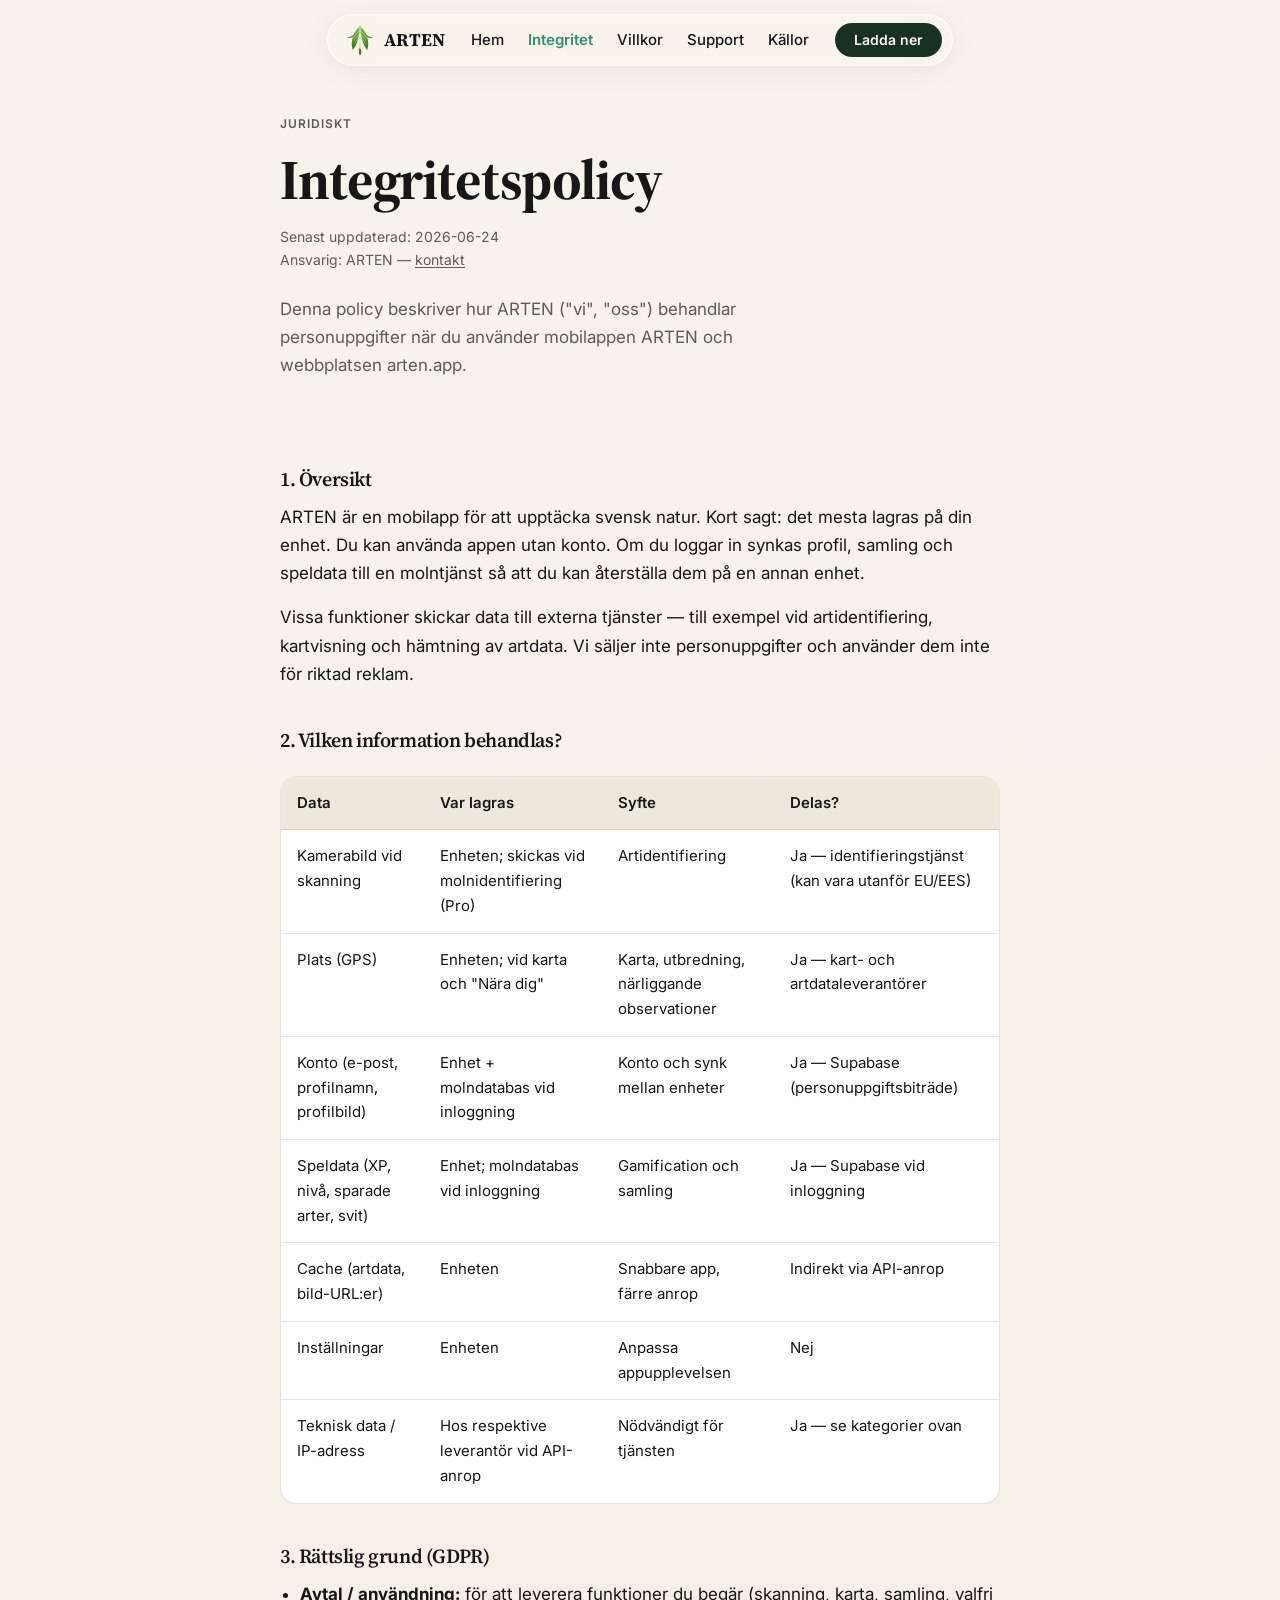
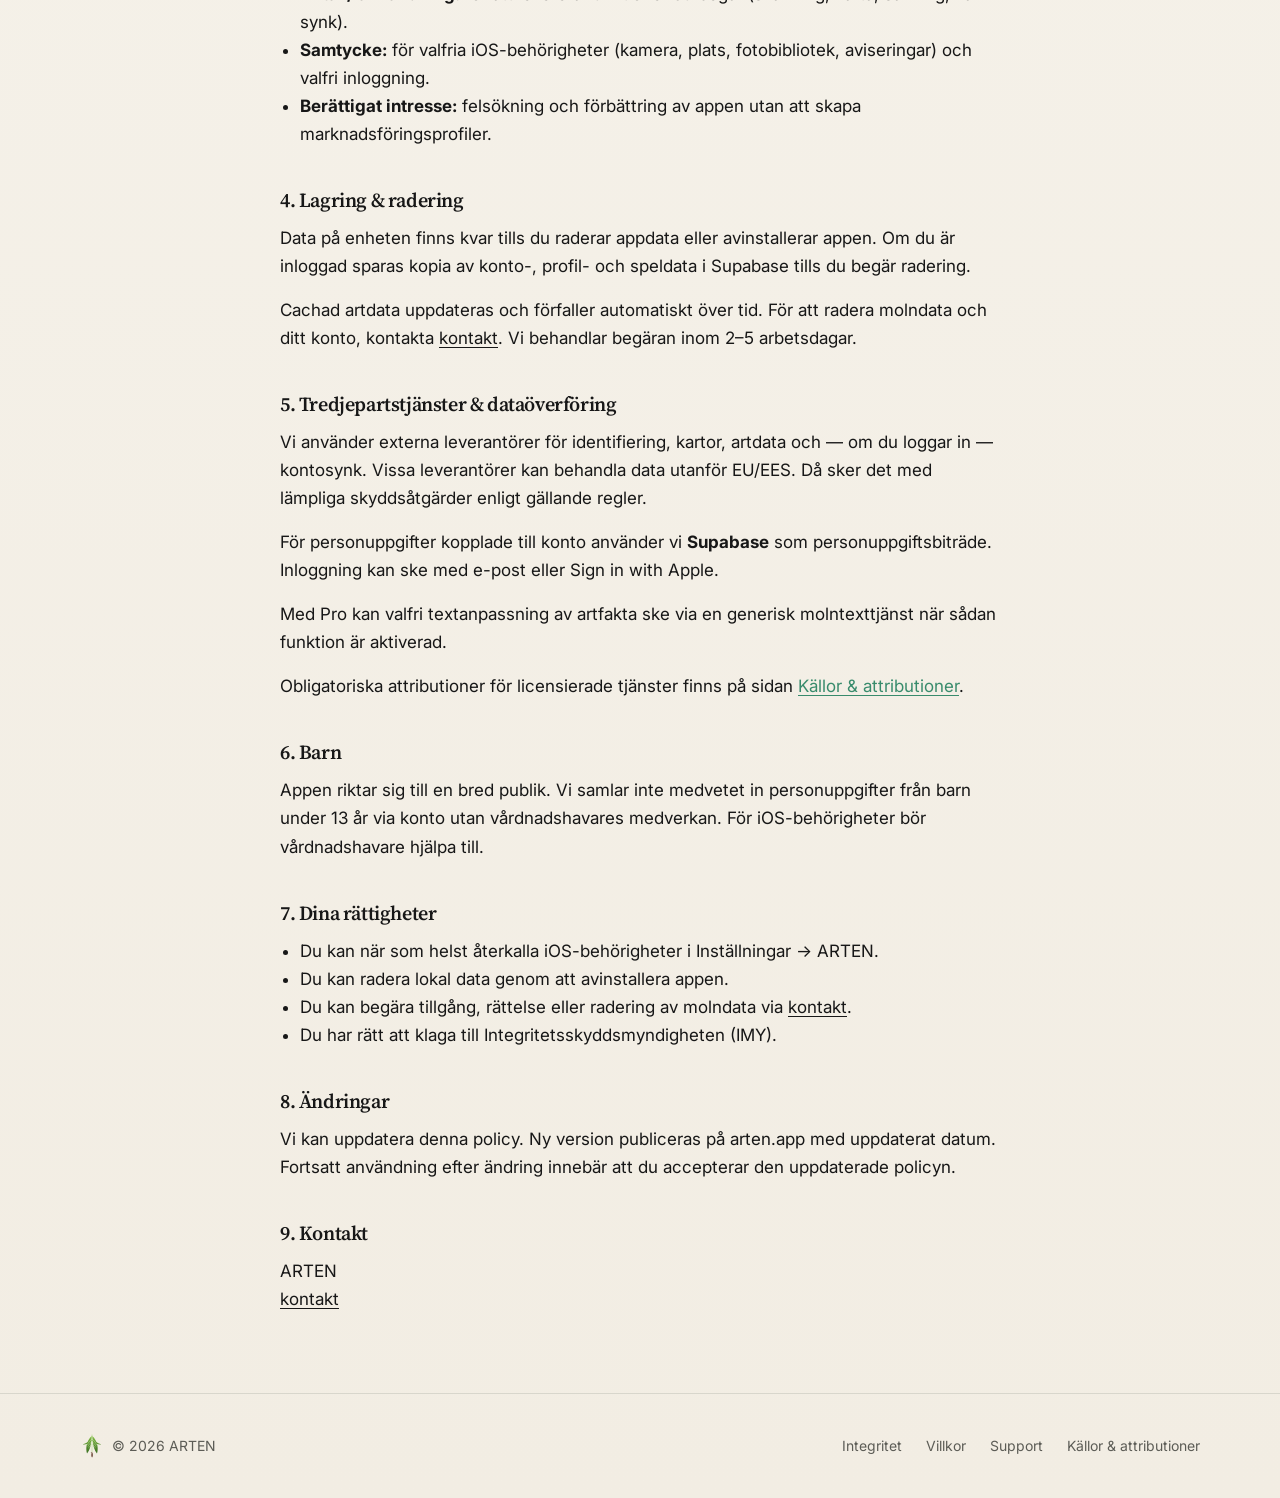
==== commit 3c2339fd: "Refresh navbar and English section styling, and switch to leaf logo. Use a transparent SVG leaf in t" ====
--- a/integritet.html
+++ b/integritet.html
@@ -8,7 +8,7 @@
   <link rel="canonical" href="https://zeffou.github.io/arten-web/integritet.html">
   <meta name="robots" content="index, follow">
   <meta name="theme-color" content="#388B6C">
-  <link rel="icon" href="assets/favicon.svg" type="image/svg+xml">
+  <link rel="icon" href="assets/favicon.png" type="image/png">
   <link rel="preconnect" href="https://fonts.googleapis.com">
   <link rel="preconnect" href="https://fonts.gstatic.com" crossorigin>
   <link href="https://fonts.googleapis.com/css2?family=Inter:wght@400;500;600;700&family=Source+Serif+4:ital,wght@0,600;0,700&display=swap" rel="stylesheet">
@@ -33,7 +33,7 @@
         "@id": "https://zeffou.github.io/arten-web/#organization",
         "name": "ARTEN",
         "url": "https://zeffou.github.io/arten-web/",
-        "logo": "https://zeffou.github.io/arten-web/assets/logo-mark.svg",
+        "logo": "https://zeffou.github.io/arten-web/assets/logo-leaf.svg",
         "email": "kontakt@arten.app"
       },
       {
@@ -58,9 +58,9 @@
 <body>
   <a class="skip-link" href="#main">Hoppa till innehåll</a>
   <header class="site-header">
-    <div class="container site-header__inner">
+    <div class="site-header__inner">
       <a class="logo" href="index.html">
-        <img class="logo__mark" src="assets/logo-mark.svg" width="32" height="32" alt="">
+        <img class="logo__mark" src="assets/logo-leaf.svg" width="32" height="32" alt="">
         <span class="logo__text">ARTEN</span>
       </a>
       <nav class="site-nav" aria-label="Huvudnavigation">
@@ -222,7 +222,7 @@
   <footer class="site-footer">
     <div class="container site-footer__inner">
       <div class="site-footer__brand">
-        <img class="logo__mark" src="assets/logo-mark.svg" width="24" height="24" alt="">
+        <img class="logo__mark" src="assets/logo-leaf.svg" width="24" height="24" alt="">
         <span>© 2026 ARTEN</span>
       </div>
       <nav class="site-footer__links" aria-label="Sidfot">
--- a/css/site.css
+++ b/css/site.css
@@ -147,18 +147,30 @@
   position: sticky;
   top: 0;
   z-index: 50;
-  background: rgba(247, 244, 237, 0.85);
-  backdrop-filter: blur(12px);
-  -webkit-backdrop-filter: blur(12px);
-  border-bottom: 1px solid var(--color-border);
+  padding: 0.875rem 1rem 0;
+  background: transparent;
+  pointer-events: none;
 }
 
 .site-header__inner {
+  pointer-events: auto;
   display: flex;
   align-items: center;
   justify-content: space-between;
-  gap: 1rem;
-  min-height: 64px;
+  gap: clamp(0.75rem, 2vw, 2rem);
+  width: fit-content;
+  max-width: calc(100% - 2rem);
+  margin-inline: auto;
+  padding: 0.5rem 0.625rem 0.5rem 1.125rem;
+  min-height: 52px;
+  border-radius: var(--radius-full);
+  background: rgba(247, 244, 237, 0.48);
+  backdrop-filter: blur(18px) saturate(160%);
+  -webkit-backdrop-filter: blur(18px) saturate(160%);
+  border: 1px solid rgba(255, 255, 255, 0.58);
+  box-shadow:
+    0 4px 24px rgba(26, 48, 33, 0.07),
+    inset 0 0 0 1px rgba(255, 255, 255, 0.28);
 }
 
 .logo {
@@ -174,9 +186,11 @@
 }
 
 .logo__mark {
-  width: 32px;
+  width: 28px;
   height: 32px;
   flex-shrink: 0;
+  object-fit: contain;
+  display: block;
 }
 
 .logo__text {
@@ -199,19 +213,26 @@
   text-decoration: none;
 }
 
-.site-nav a:hover,
+.site-nav a:hover {
+  color: var(--color-primary);
+}
+
 .site-nav a[aria-current="page"] {
   color: var(--color-primary);
-}
-
-.site-nav a[aria-current="page"] {
-  text-decoration: underline;
+  font-weight: 600;
+  text-decoration: none;
 }
 
 .header-actions {
   display: flex;
   align-items: center;
-  gap: 0.75rem;
+  gap: 0.5rem;
+  flex-shrink: 0;
+}
+
+.site-header .btn--primary {
+  padding: 0.55rem 1.125rem;
+  font-size: 0.875rem;
 }
 
 .btn {
@@ -335,13 +356,18 @@
 .mobile-nav {
   display: none;
   position: fixed;
-  inset: 64px 0 0;
+  inset: 5.5rem 1rem 1rem;
   z-index: 40;
-  background: rgba(247, 244, 237, 0.98);
-  backdrop-filter: blur(16px);
-  padding: 2rem 1.5rem;
+  background: rgba(247, 244, 237, 0.92);
+  backdrop-filter: blur(18px);
+  -webkit-backdrop-filter: blur(18px);
+  border: 1px solid rgba(255, 255, 255, 0.45);
+  border-radius: var(--radius-lg);
+  padding: 1.25rem 1.5rem;
   flex-direction: column;
   gap: 0.5rem;
+  box-shadow: var(--shadow-lg);
+  pointer-events: auto;
 }
 
 .mobile-nav.is-open {
@@ -380,7 +406,23 @@
   }
 }
 
+.page-home .site-header {
+  position: fixed;
+  top: 0;
+  left: 0;
+  right: 0;
+}
+
+.page-home .hero {
+  min-height: clamp(480px, 78vh, 720px);
+}
+
 @media (max-width: 767px) {
+  .site-header__inner {
+    width: calc(100% - 2rem);
+    max-width: none;
+  }
+
   .header-actions .btn--primary {
     display: none;
   }
@@ -395,6 +437,7 @@
   min-height: clamp(420px, 70vh, 640px);
   display: flex;
   align-items: flex-end;
+  justify-content: flex-start;
   overflow: hidden;
 }
 
@@ -413,10 +456,11 @@
   position: absolute;
   inset: 0;
   background: linear-gradient(
-    to top,
-    rgba(26, 48, 33, 0.75) 0%,
-    rgba(26, 48, 33, 0.2) 50%,
-    rgba(247, 244, 237, 0.3) 100%
+    105deg,
+    rgba(26, 48, 33, 0.82) 0%,
+    rgba(26, 48, 33, 0.45) 42%,
+    rgba(26, 48, 33, 0.08) 72%,
+    rgba(247, 244, 237, 0.15) 100%
   );
 }
 
@@ -424,8 +468,16 @@
   position: relative;
   z-index: 1;
   padding: 3rem 0 4rem;
+  width: min(100% - 2rem, var(--max-wide));
+  max-width: var(--max-wide);
+  margin-left: max(1rem, calc((100vw - min(100vw - 2rem, var(--max-wide))) / 2));
+  margin-right: auto;
+  text-align: left;
+  color: var(--color-text-inverse);
+}
+
+.hero__content > * {
   max-width: 540px;
-  color: var(--color-text-inverse);
 }
 
 .hero__content .eyebrow {
@@ -568,24 +620,55 @@
   height: 22px;
 }
 
-.english-strip {
+.section--muted:has(+ .english-callout) {
+  padding-bottom: 2rem;
+}
+
+.english-callout {
   padding: 2.5rem 0;
-  border-top: 1px solid var(--color-border);
-  border-bottom: 1px solid var(--color-border);
-}
-
-.english-strip__inner {
-  display: flex;
-  gap: 1.5rem;
-  align-items: flex-start;
-}
-
-.english-strip__accent {
-  width: 4px;
-  min-height: 3rem;
-  background: var(--color-primary);
-  border-radius: 2px;
-  flex-shrink: 0;
+}
+
+.english-callout__card {
+  padding: 2.75rem 2.25rem 2rem;
+  border-radius: var(--radius-lg);
+  background: rgba(255, 255, 255, 0.62);
+  backdrop-filter: blur(14px) saturate(140%);
+  -webkit-backdrop-filter: blur(14px) saturate(140%);
+  border: 1px solid rgba(255, 255, 255, 0.58);
+  box-shadow:
+    var(--shadow-md),
+    inset 0 0 0 1px rgba(255, 255, 255, 0.28);
+}
+
+.english-callout__card .eyebrow {
+  color: var(--color-primary);
+  margin-bottom: 1rem;
+}
+
+.english-callout__title {
+  font-family: var(--font-display);
+  font-size: clamp(1.375rem, 2.5vw, 1.75rem);
+  font-weight: 600;
+  letter-spacing: -0.02em;
+  line-height: 1.2;
+  margin-bottom: 0.875rem;
+  max-width: 24ch;
+}
+
+.english-callout__text {
+  margin: 0;
+  max-width: 58ch;
+  font-size: 1rem;
+  line-height: 1.65;
+  color: var(--color-text-muted);
+}
+
+.english-callout + .section {
+  padding-top: 0;
+}
+
+.english-callout + .section .cta-block {
+  margin-top: 0;
 }
 
 .cta-block {
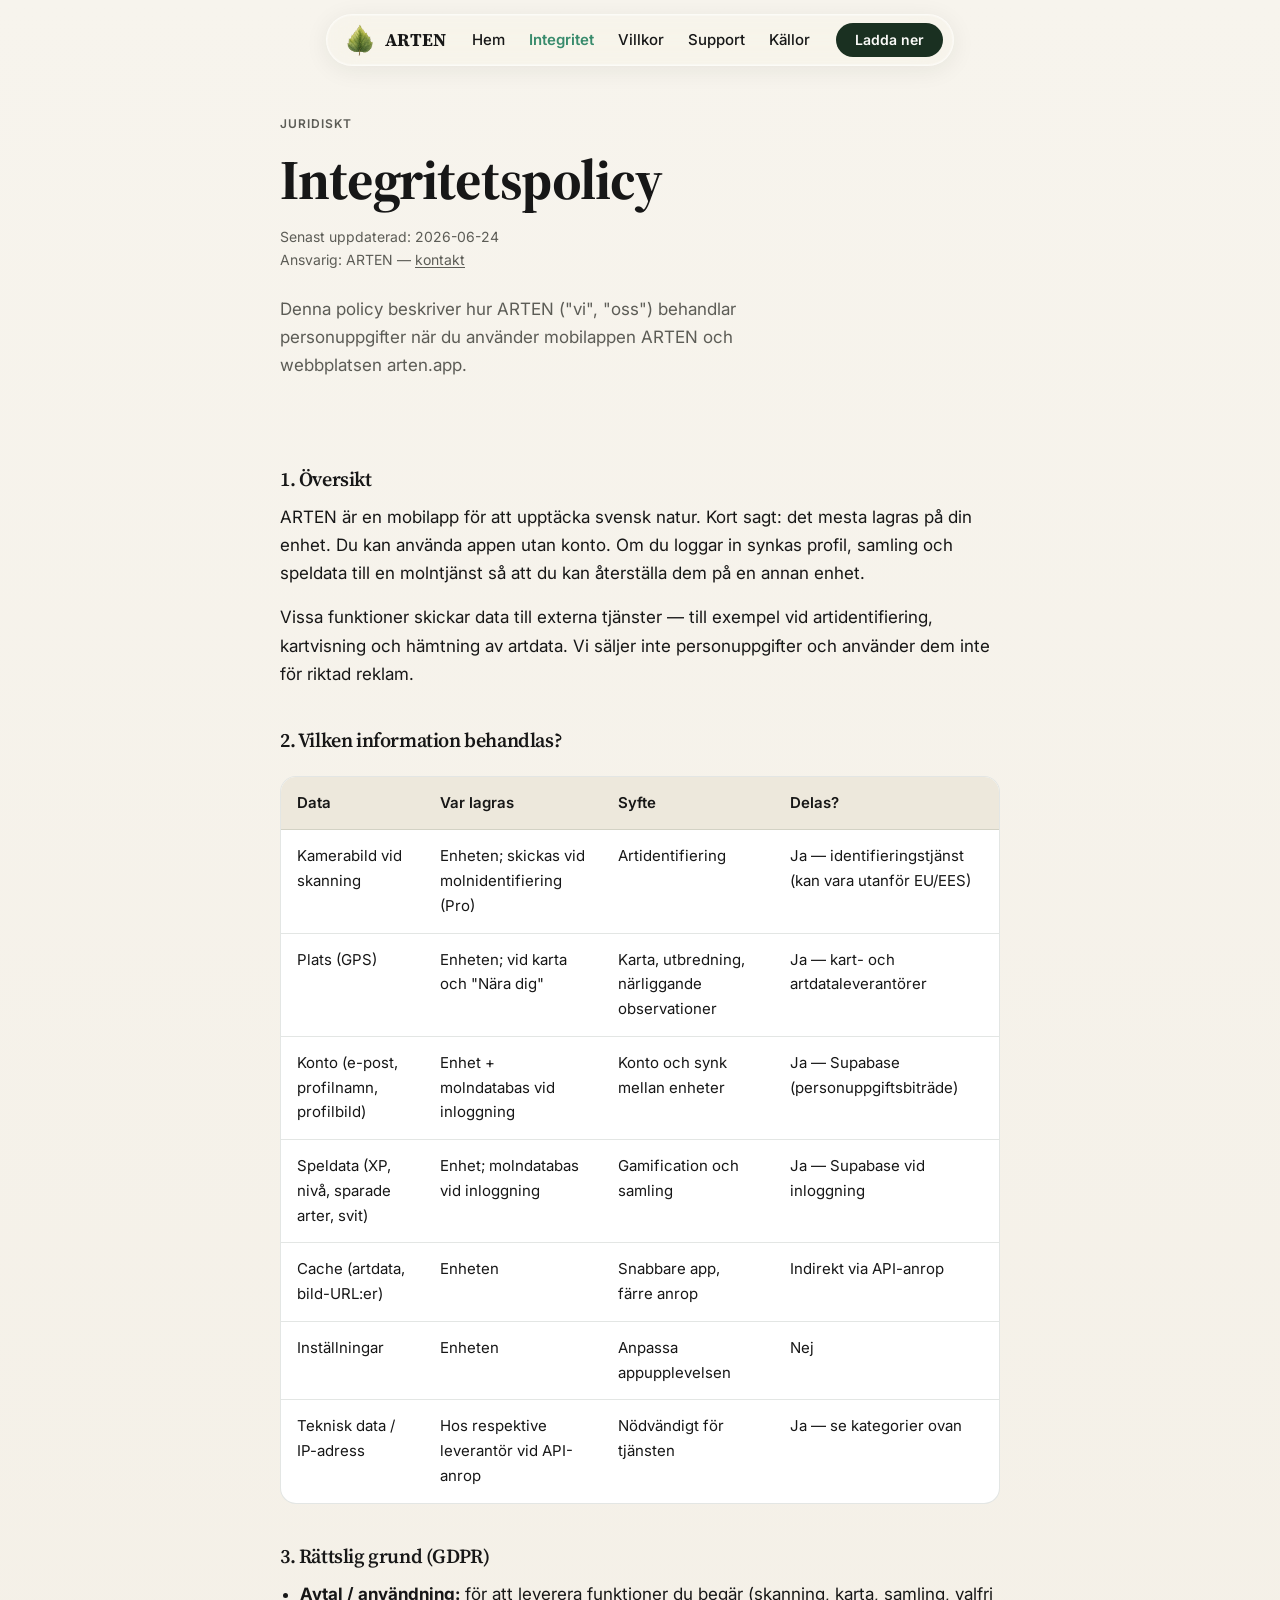
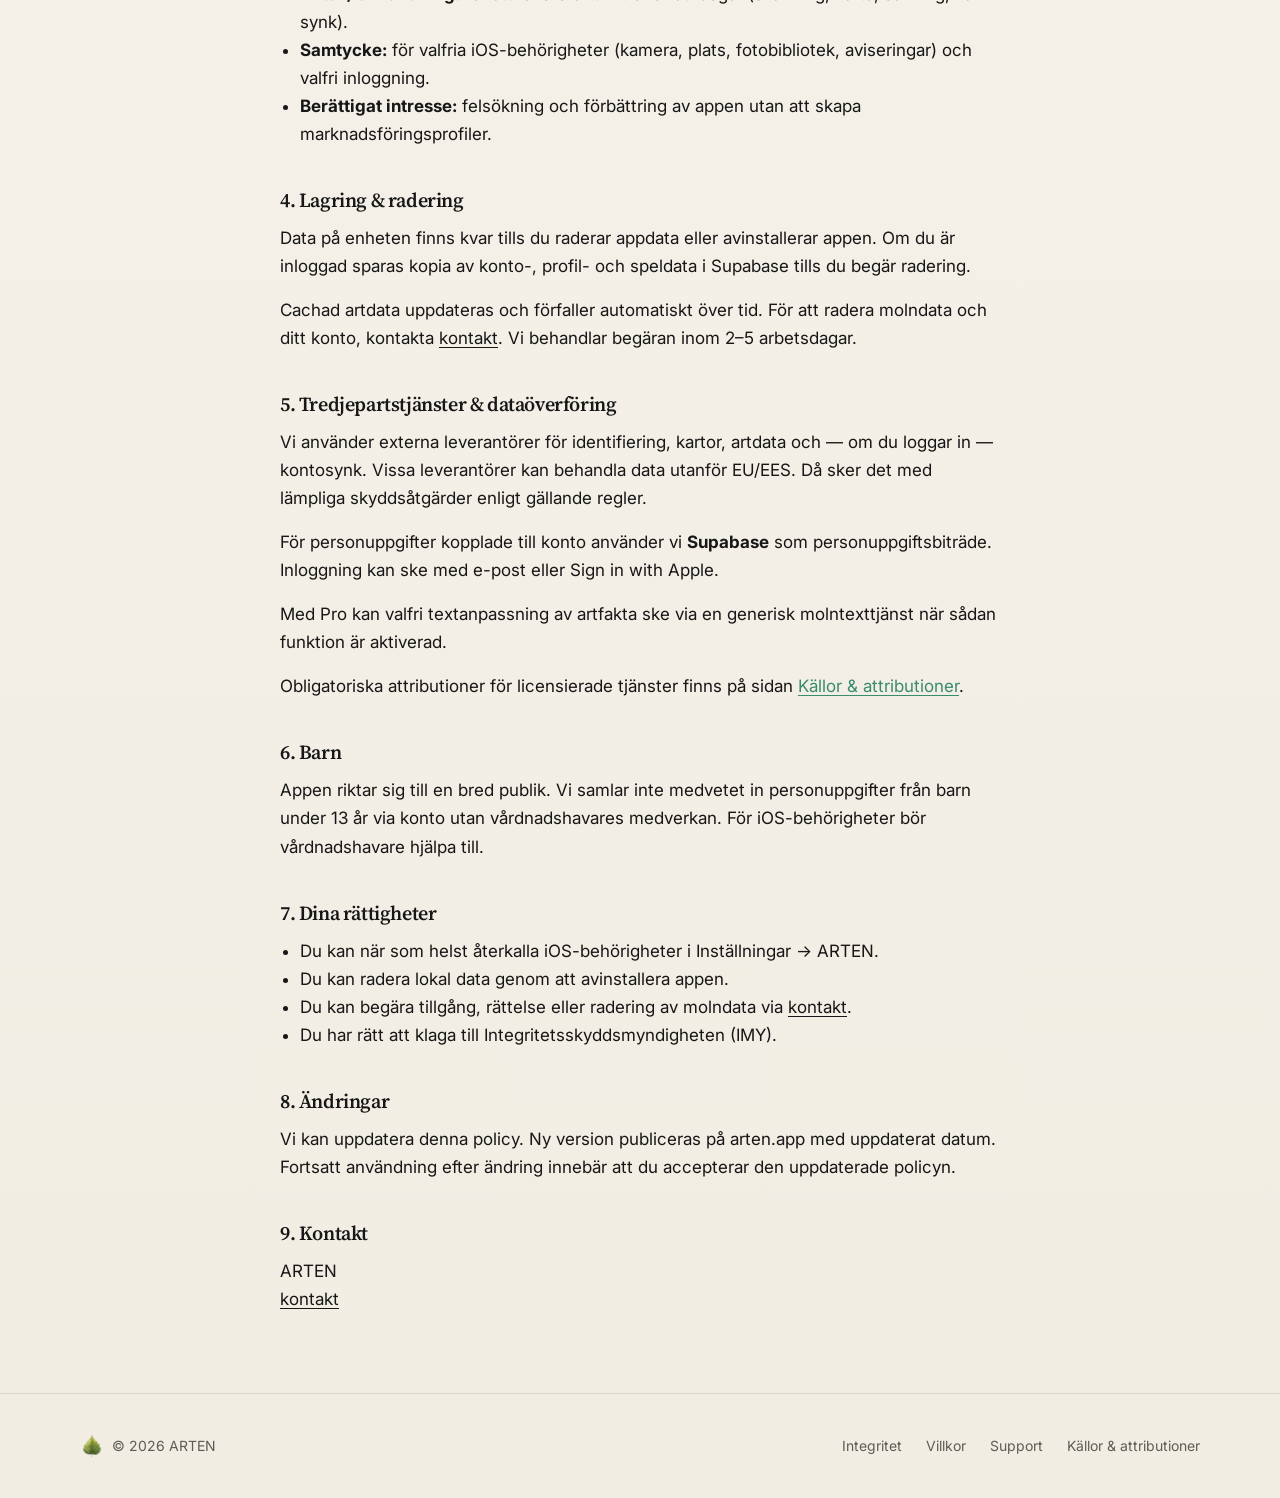
==== commit c3d868dc: "Replace SVG leaf logo with transparent botanical PNG. Use the generated birch leaf mark with backgro" ====
--- a/integritet.html
+++ b/integritet.html
@@ -33,7 +33,7 @@
         "@id": "https://zeffou.github.io/arten-web/#organization",
         "name": "ARTEN",
         "url": "https://zeffou.github.io/arten-web/",
-        "logo": "https://zeffou.github.io/arten-web/assets/logo-leaf.svg",
+        "logo": "https://zeffou.github.io/arten-web/assets/logo-leaf.png",
         "email": "kontakt@arten.app"
       },
       {
@@ -60,7 +60,7 @@
   <header class="site-header">
     <div class="site-header__inner">
       <a class="logo" href="index.html">
-        <img class="logo__mark" src="assets/logo-leaf.svg" width="32" height="32" alt="">
+        <img class="logo__mark" src="assets/logo-leaf.png" width="32" height="32" alt="">
         <span class="logo__text">ARTEN</span>
       </a>
       <nav class="site-nav" aria-label="Huvudnavigation">
@@ -222,7 +222,7 @@
   <footer class="site-footer">
     <div class="container site-footer__inner">
       <div class="site-footer__brand">
-        <img class="logo__mark" src="assets/logo-leaf.svg" width="24" height="24" alt="">
+        <img class="logo__mark" src="assets/logo-leaf.png" width="24" height="24" alt="">
         <span>© 2026 ARTEN</span>
       </div>
       <nav class="site-footer__links" aria-label="Sidfot">
--- a/css/site.css
+++ b/css/site.css
@@ -186,8 +186,8 @@
 }
 
 .logo__mark {
-  width: 28px;
-  height: 32px;
+  width: 30px;
+  height: 34px;
   flex-shrink: 0;
   object-fit: contain;
   display: block;
@@ -620,54 +620,43 @@
   height: 22px;
 }
 
-.section--muted:has(+ .english-callout) {
-  padding-bottom: 2rem;
-}
-
-.english-callout {
-  padding: 2.5rem 0;
-}
-
-.english-callout__card {
-  padding: 2.75rem 2.25rem 2rem;
-  border-radius: var(--radius-lg);
-  background: rgba(255, 255, 255, 0.62);
-  backdrop-filter: blur(14px) saturate(140%);
-  -webkit-backdrop-filter: blur(14px) saturate(140%);
-  border: 1px solid rgba(255, 255, 255, 0.58);
-  box-shadow:
-    var(--shadow-md),
-    inset 0 0 0 1px rgba(255, 255, 255, 0.28);
-}
-
-.english-callout__card .eyebrow {
+.section:has(+ .app-callout) {
+  padding-bottom: 4rem;
+}
+
+.app-callout {
+  padding: 4rem 0 3rem;
+  text-align: left;
+}
+
+.app-callout .eyebrow {
   color: var(--color-primary);
-  margin-bottom: 1rem;
-}
-
-.english-callout__title {
+  margin-bottom: 0.75rem;
+}
+
+.app-callout__title {
   font-family: var(--font-display);
-  font-size: clamp(1.375rem, 2.5vw, 1.75rem);
+  font-size: clamp(1.5rem, 2.5vw, 2rem);
   font-weight: 600;
   letter-spacing: -0.02em;
   line-height: 1.2;
-  margin-bottom: 0.875rem;
-  max-width: 24ch;
-}
-
-.english-callout__text {
+  margin-bottom: 1rem;
+  max-width: 28ch;
+}
+
+.app-callout__text {
   margin: 0;
-  max-width: 58ch;
-  font-size: 1rem;
+  max-width: 62ch;
+  font-size: 1.0625rem;
   line-height: 1.65;
   color: var(--color-text-muted);
 }
 
-.english-callout + .section {
+.app-callout + .section {
   padding-top: 0;
 }
 
-.english-callout + .section .cta-block {
+.app-callout + .section .cta-block {
   margin-top: 0;
 }
 
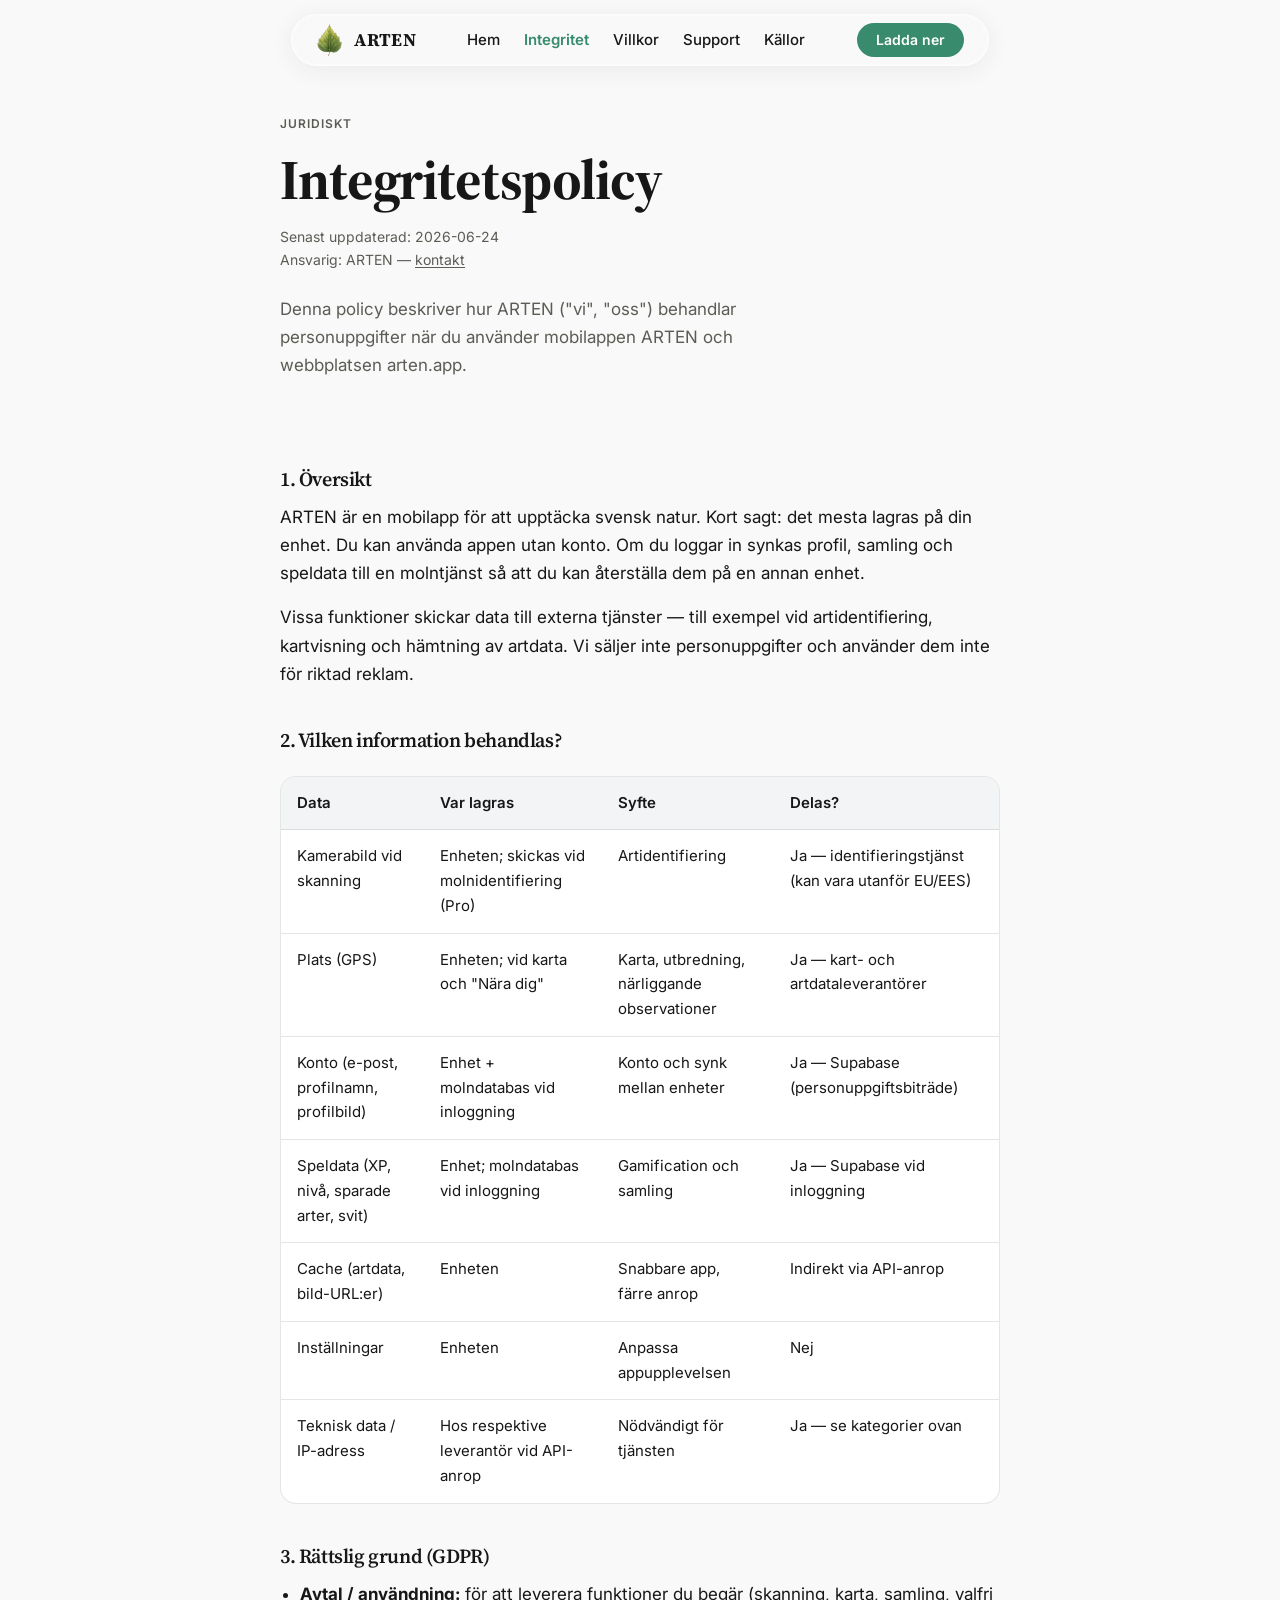
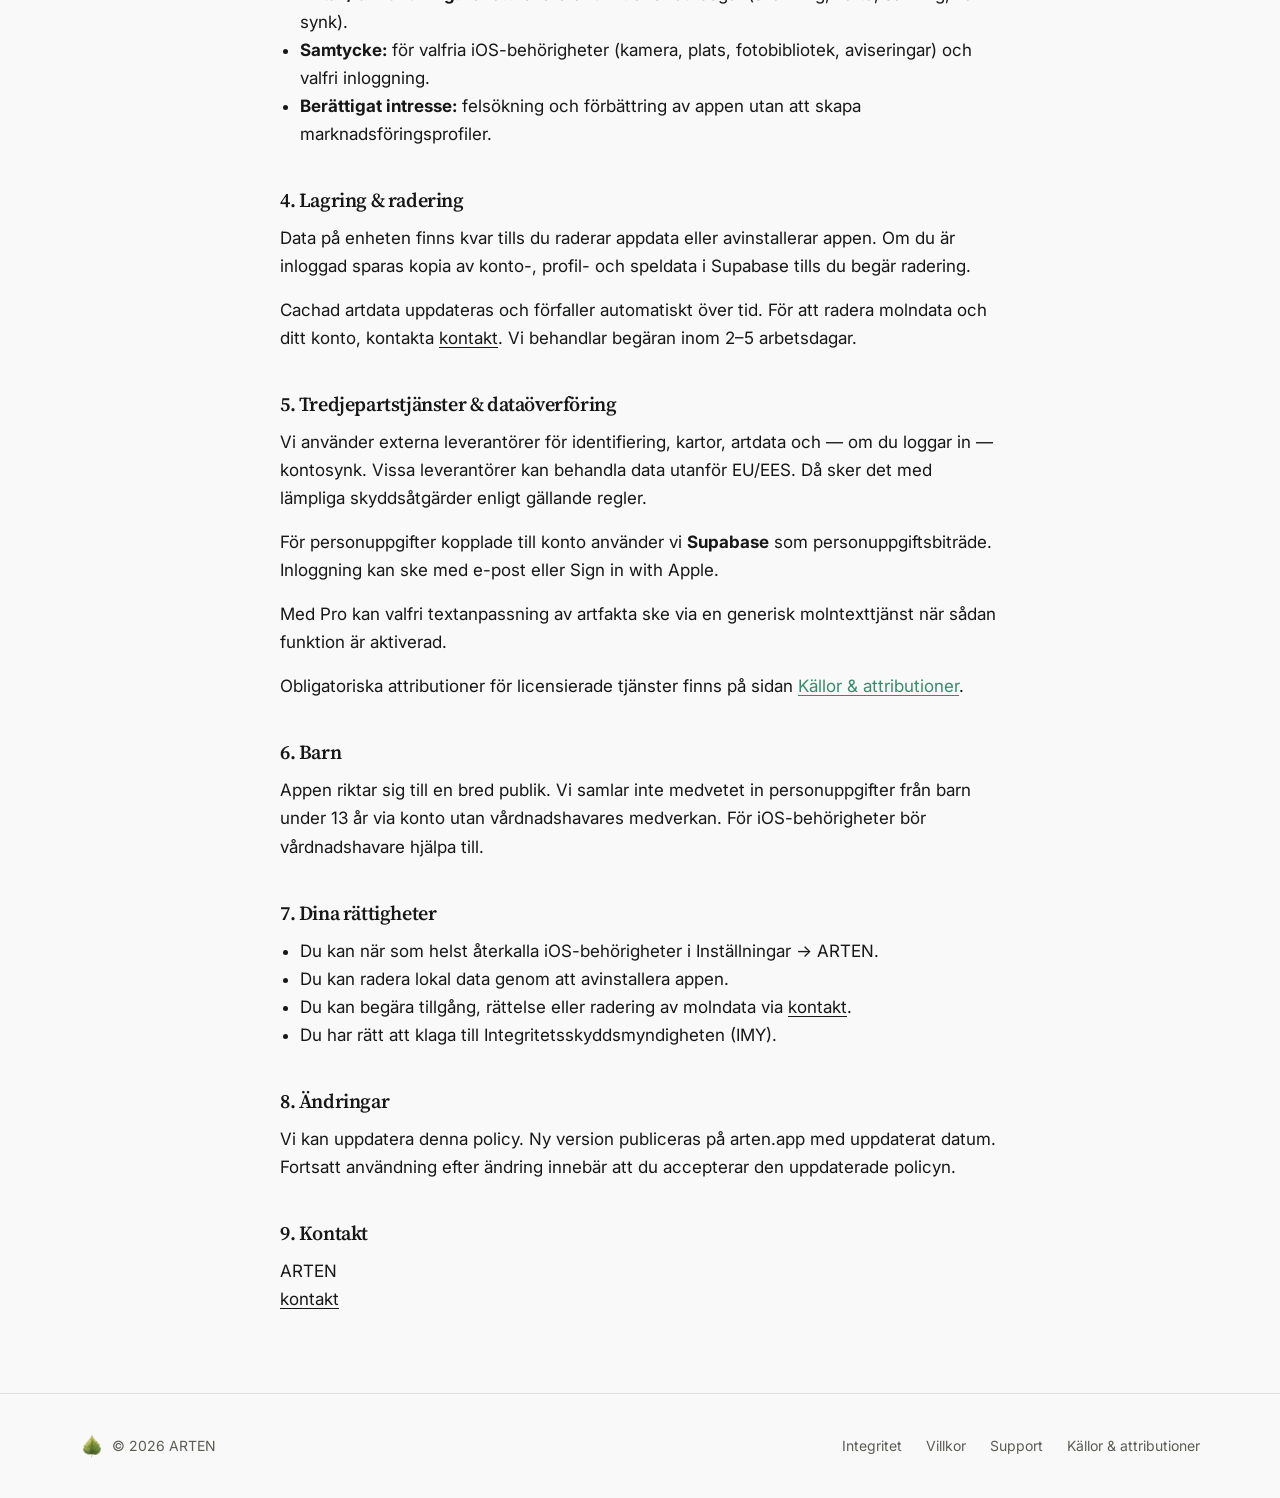
==== commit 113e4fe9: "Match site background to app shell and fix download button contrast. Use #f9f9f9 instead of warm cre" ====
--- a/integritet.html
+++ b/integritet.html
@@ -7,7 +7,7 @@
   <meta name="description" content="Integritetspolicy för ARTEN. Läs hur vi behandlar personuppgifter, valfritt konto med molnsynk, och hur du raderar din data.">
   <link rel="canonical" href="https://zeffou.github.io/arten-web/integritet.html">
   <meta name="robots" content="index, follow">
-  <meta name="theme-color" content="#388B6C">
+  <meta name="theme-color" content="#f9f9f9">
   <link rel="icon" href="assets/favicon.png" type="image/png">
   <link rel="preconnect" href="https://fonts.googleapis.com">
   <link rel="preconnect" href="https://fonts.gstatic.com" crossorigin>
--- a/css/site.css
+++ b/css/site.css
@@ -1,13 +1,14 @@
 :root {
-  --color-bg: #f7f4ed;
+  /* Match app shell (hsl 0 0% 97.6%) */
+  --color-bg: #f9f9f9;
   --color-bg-elevated: #ffffff;
-  --color-bg-muted: #ede8dc;
+  --color-bg-muted: #f3f4f6;
   --color-bg-dark: #1a3021;
   --color-primary: #388b6c;
-  --color-primary-dark: #1a3021;
+  --color-primary-dark: #2f7358;
   --color-text: #171717;
   --color-text-muted: #5c5c56;
-  --color-text-inverse: #fafaf8;
+  --color-text-inverse: #ffffff;
   --color-border: rgba(26, 48, 33, 0.12);
   --color-border-strong: rgba(26, 48, 33, 0.2);
   --shadow-sm: 0 1px 2px rgba(26, 48, 33, 0.06);
@@ -53,7 +54,7 @@
   font-size: 1.0625rem;
   line-height: 1.65;
   color: var(--color-text);
-  background: linear-gradient(180deg, var(--color-bg) 0%, #f2ede3 100%);
+  background: var(--color-bg);
   min-height: 100dvh;
 }
 
@@ -67,6 +68,11 @@
   color: var(--color-primary);
   text-decoration-thickness: 1px;
   text-underline-offset: 0.15em;
+}
+
+a.btn--primary,
+a.btn--primary:hover {
+  color: #ffffff;
 }
 
 a:hover {
@@ -157,14 +163,14 @@
   display: flex;
   align-items: center;
   justify-content: space-between;
-  gap: clamp(0.75rem, 2vw, 2rem);
+  gap: clamp(1.5rem, 4vw, 3.5rem);
   width: fit-content;
   max-width: calc(100% - 2rem);
   margin-inline: auto;
-  padding: 0.5rem 0.625rem 0.5rem 1.125rem;
+  padding: 0.5rem 1.5rem 0.5rem 1.375rem;
   min-height: 52px;
   border-radius: var(--radius-full);
-  background: rgba(247, 244, 237, 0.48);
+  background: rgba(249, 249, 249, 0.48);
   backdrop-filter: blur(18px) saturate(160%);
   -webkit-backdrop-filter: blur(18px) saturate(160%);
   border: 1px solid rgba(255, 255, 255, 0.58);
@@ -233,6 +239,13 @@
 .site-header .btn--primary {
   padding: 0.55rem 1.125rem;
   font-size: 0.875rem;
+  background: var(--color-primary);
+  color: #ffffff;
+}
+
+.site-header .btn--primary:hover {
+  background: var(--color-primary-dark);
+  color: #ffffff;
 }
 
 .btn {
@@ -264,13 +277,13 @@
 }
 
 .btn--primary {
-  background: var(--color-bg-dark);
-  color: var(--color-text-inverse);
+  background: var(--color-primary);
+  color: #ffffff;
 }
 
 .btn--primary:hover {
-  background: #243d2b;
-  color: var(--color-text-inverse);
+  background: var(--color-primary-dark);
+  color: #ffffff;
 }
 
 .btn--secondary {
@@ -358,7 +371,7 @@
   position: fixed;
   inset: 5.5rem 1rem 1rem;
   z-index: 40;
-  background: rgba(247, 244, 237, 0.92);
+  background: rgba(249, 249, 249, 0.92);
   backdrop-filter: blur(18px);
   -webkit-backdrop-filter: blur(18px);
   border: 1px solid rgba(255, 255, 255, 0.45);
@@ -460,7 +473,7 @@
     rgba(26, 48, 33, 0.82) 0%,
     rgba(26, 48, 33, 0.45) 42%,
     rgba(26, 48, 33, 0.08) 72%,
-    rgba(247, 244, 237, 0.15) 100%
+    rgba(249, 249, 249, 0.15) 100%
   );
 }
 
@@ -486,6 +499,7 @@
 
 .hero__content h1 {
   color: var(--color-text-inverse);
+  margin-top: 1.25rem;
 }
 
 .hero__content h1 em {
@@ -625,7 +639,7 @@
 }
 
 .app-callout {
-  padding: 4rem 0 3rem;
+  padding: 4rem 0 6rem;
   text-align: left;
 }
 
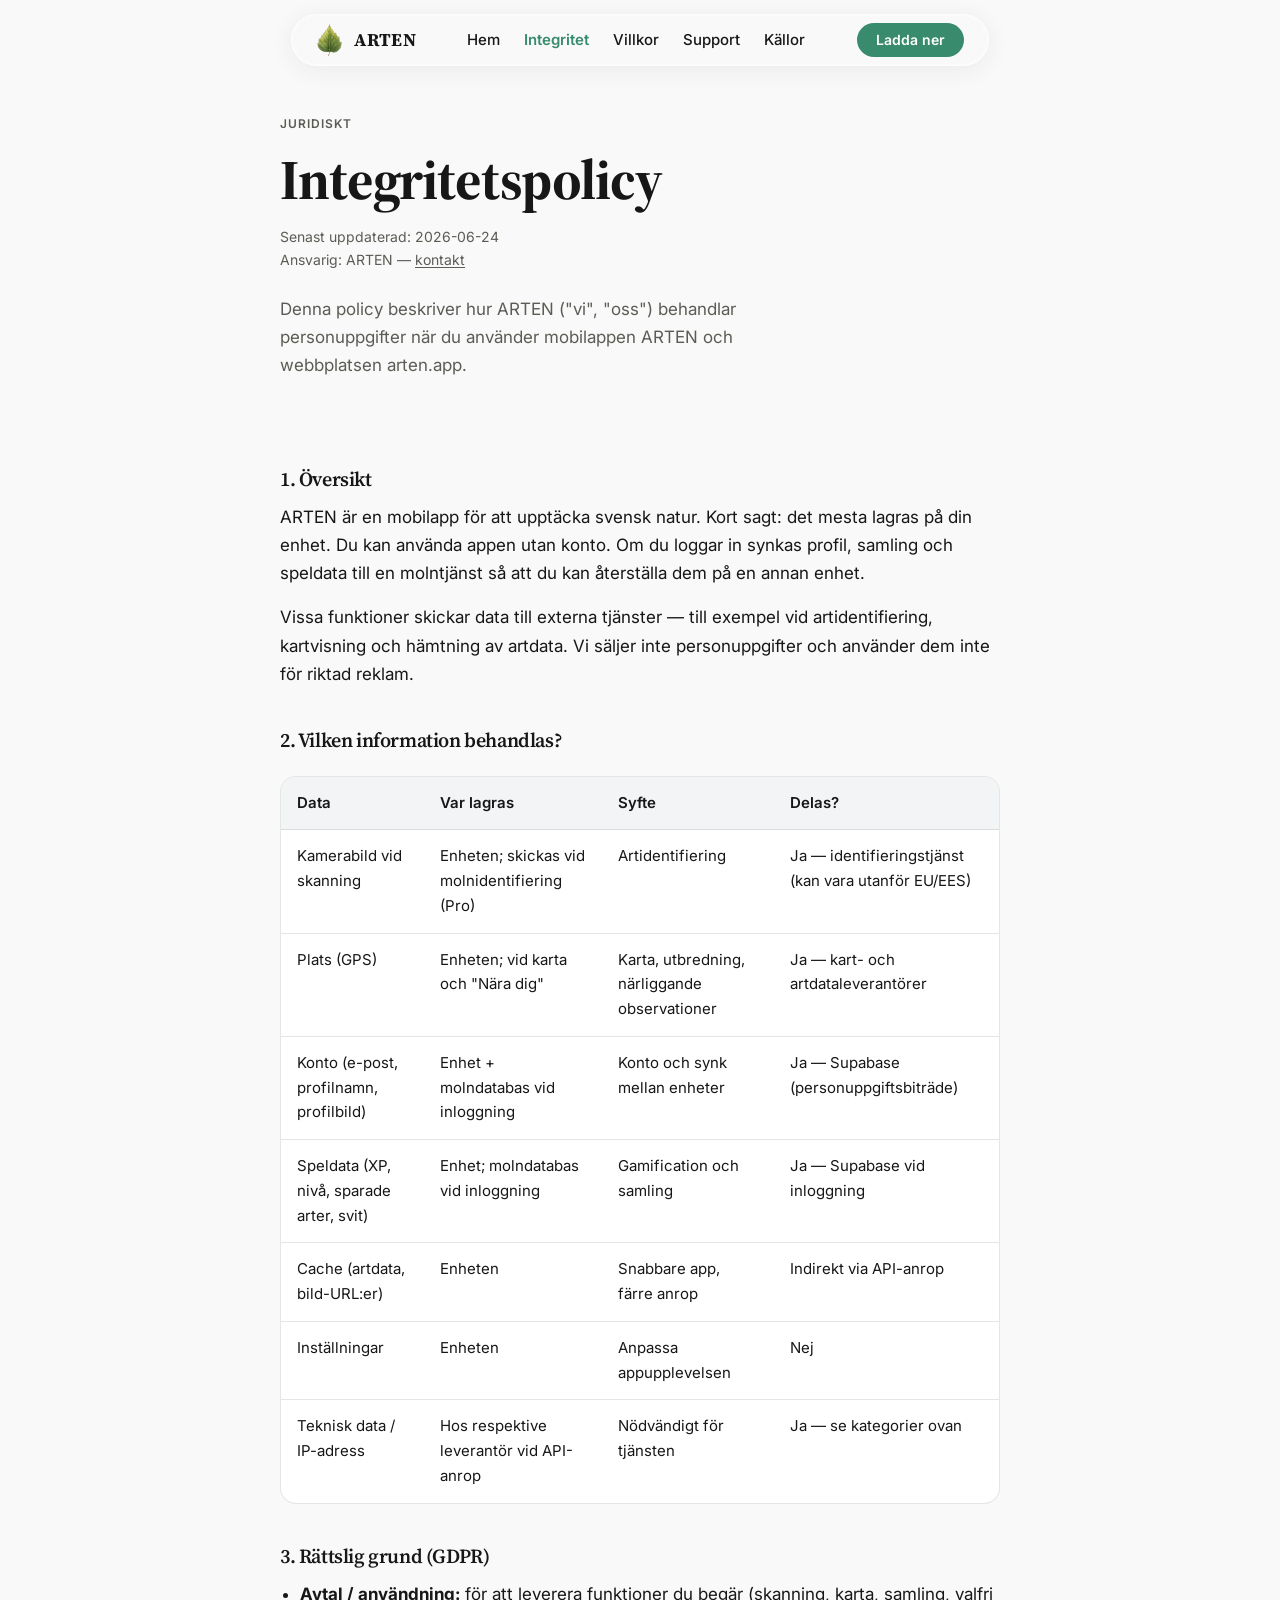
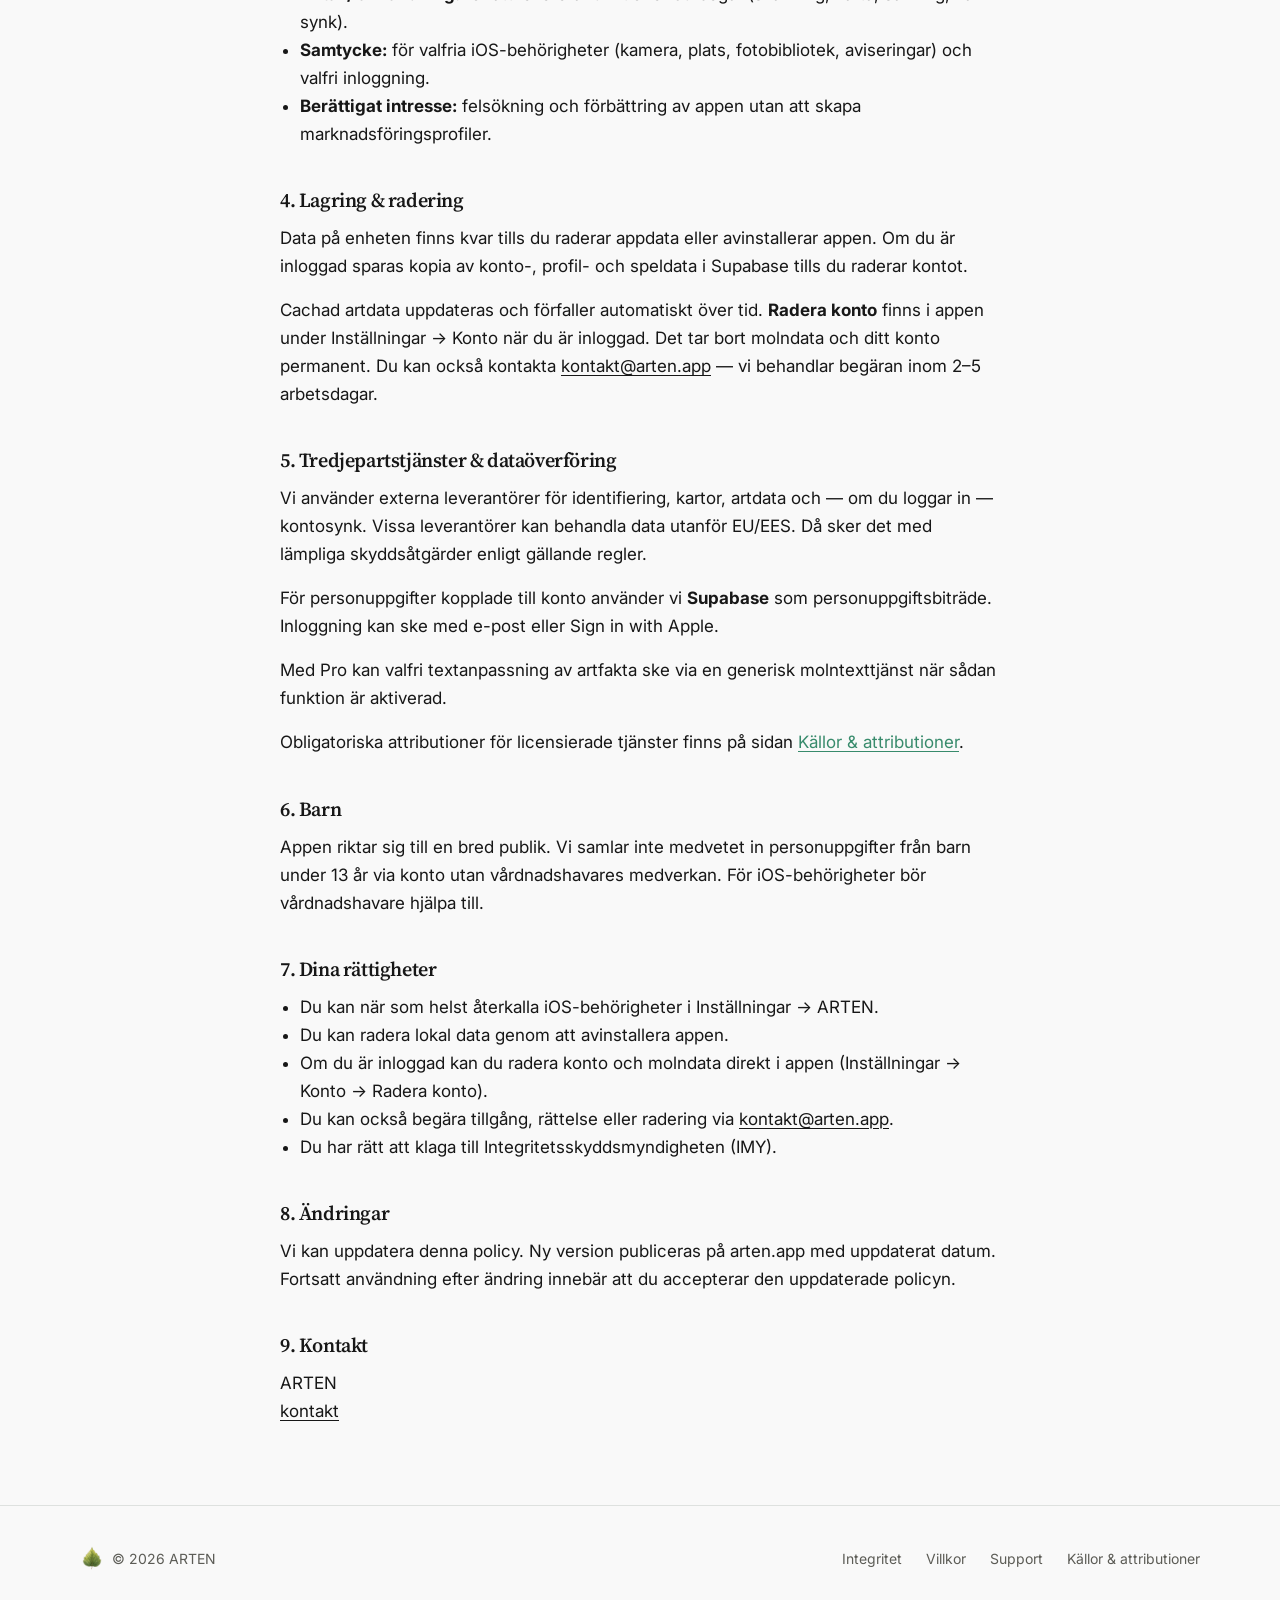
==== commit 683a005a: "Document in-app account deletion in privacy policy. Users can now delete their account under Inställ" ====
--- a/integritet.html
+++ b/integritet.html
@@ -179,8 +179,8 @@
 
       <section aria-labelledby="s4">
         <h2 id="s4">4. Lagring &amp; radering</h2>
-        <p>Data på enheten finns kvar tills du raderar appdata eller avinstallerar appen. Om du är inloggad sparas kopia av konto-, profil- och speldata i Supabase tills du begär radering.</p>
-        <p>Cachad artdata uppdateras och förfaller automatiskt över tid. För att radera molndata och ditt konto, kontakta <a class="link-plain" href="mailto:kontakt@arten.app">kontakt</a>. Vi behandlar begäran inom 2–5 arbetsdagar.</p>
+        <p>Data på enheten finns kvar tills du raderar appdata eller avinstallerar appen. Om du är inloggad sparas kopia av konto-, profil- och speldata i Supabase tills du raderar kontot.</p>
+        <p>Cachad artdata uppdateras och förfaller automatiskt över tid. <strong>Radera konto</strong> finns i appen under Inställningar → Konto när du är inloggad. Det tar bort molndata och ditt konto permanent. Du kan också kontakta <a class="link-plain" href="mailto:kontakt@arten.app">kontakt@arten.app</a> — vi behandlar begäran inom 2–5 arbetsdagar.</p>
       </section>
 
       <section aria-labelledby="s5">
@@ -201,7 +201,8 @@
         <ul>
           <li>Du kan när som helst återkalla iOS-behörigheter i Inställningar → ARTEN.</li>
           <li>Du kan radera lokal data genom att avinstallera appen.</li>
-          <li>Du kan begära tillgång, rättelse eller radering av molndata via <a class="link-plain" href="mailto:kontakt@arten.app">kontakt</a>.</li>
+          <li>Om du är inloggad kan du radera konto och molndata direkt i appen (Inställningar → Konto → Radera konto).</li>
+          <li>Du kan också begära tillgång, rättelse eller radering via <a class="link-plain" href="mailto:kontakt@arten.app">kontakt@arten.app</a>.</li>
           <li>Du har rätt att klaga till Integritetsskyddsmyndigheten (IMY).</li>
         </ul>
       </section>
--- a/css/site.css
+++ b/css/site.css
@@ -405,6 +405,17 @@
   width: 100%;
 }
 
+.mobile-nav a.btn--primary {
+  color: #ffffff;
+  border-bottom: none;
+  padding: 0.75rem 1.5rem;
+}
+
+.mobile-nav a.btn--primary:hover {
+  color: #ffffff;
+  background: var(--color-primary-dark);
+}
+
 @media (min-width: 768px) {
   .site-nav {
     display: flex;
